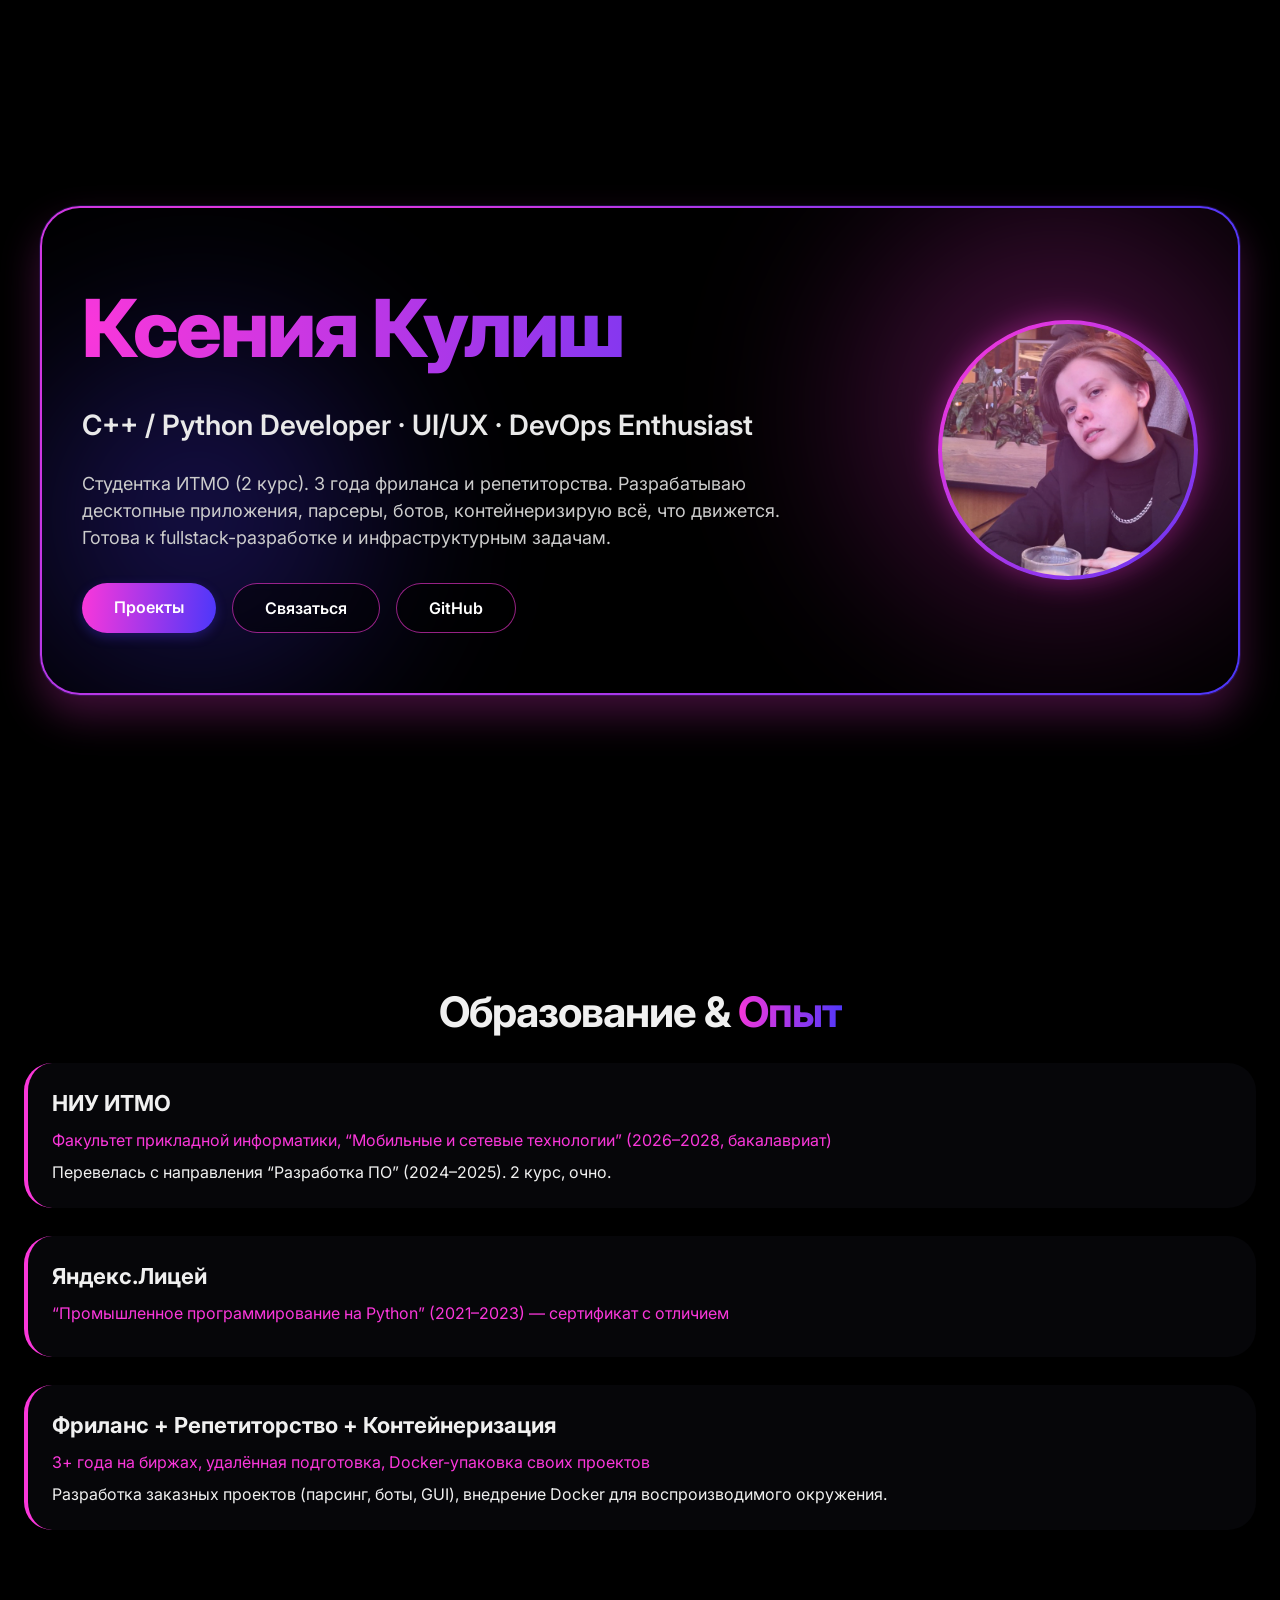
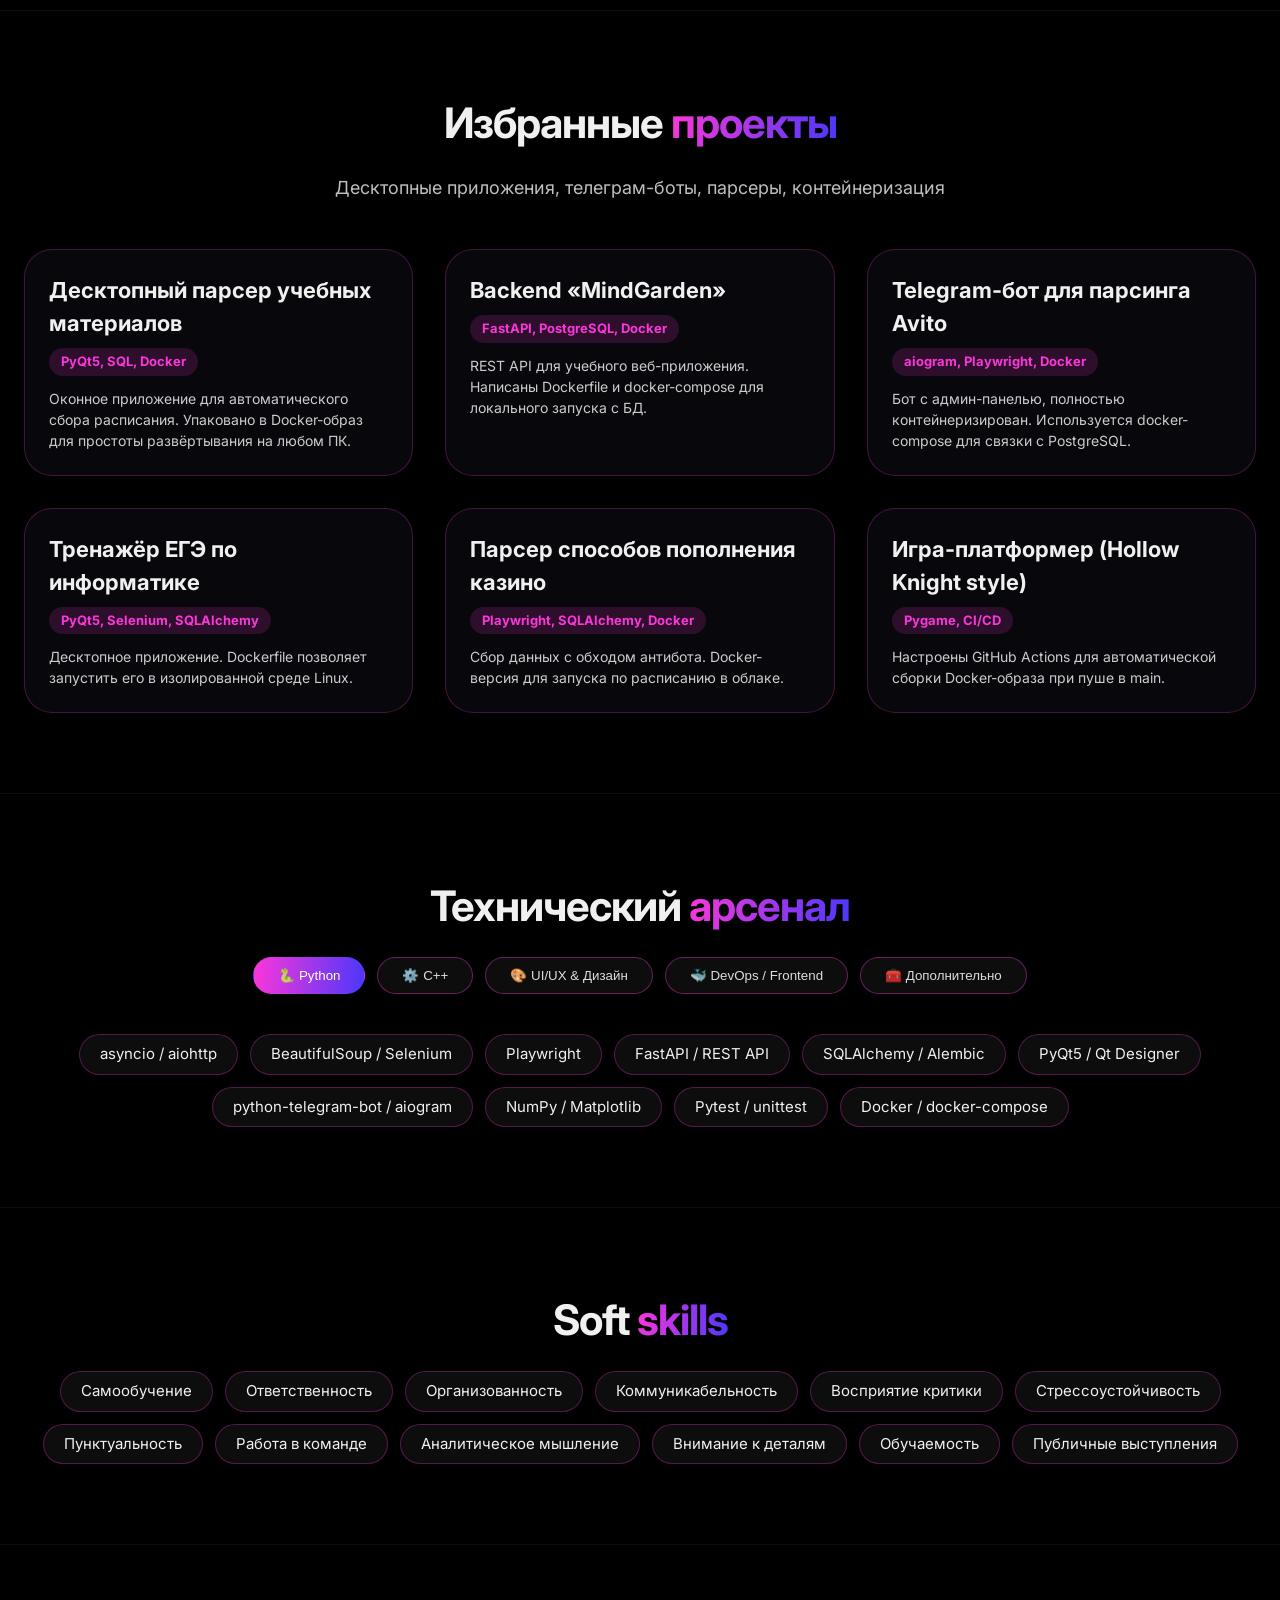
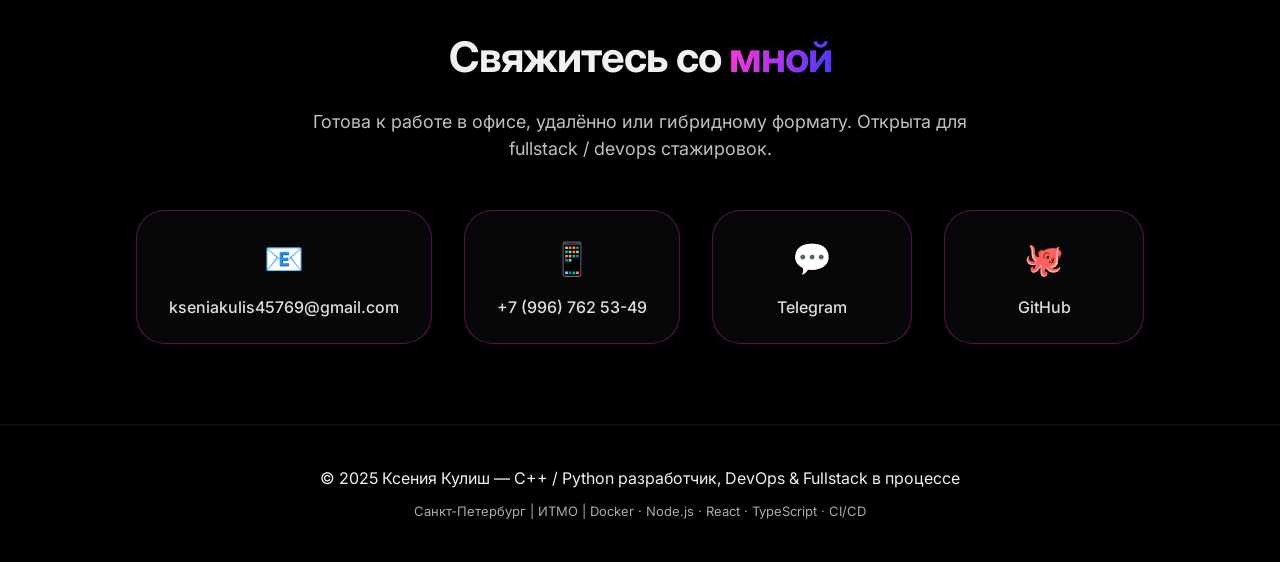
==== index.html @ bbe8349c "initial commit" ====
<!DOCTYPE html>
<html lang="ru">
<head>
    <meta charset="UTF-8">
    <meta name="viewport" content="width=device-width, initial-scale=1.0, viewport-fit=cover">
    <title>Ксения Кулиш | Разработчик C++ / Python / Fullstack</title>
    <link rel="stylesheet" href="style.css">
    <script defer src="script.js"></script>
</head>
<body>
    <div class="hero">
        <div class="cover">
            <div class="hero-wrapper">
                <div class="hero-content">
                    <h1>Ксения Кулиш</h1>
                    <div class="hero-tagline">C++ / Python Developer · UI/UX · DevOps Enthusiast</div>
                    <div class="hero-desc">
                        Студентка ИТМО (2 курс). 3 года фриланса и репетиторства. Разрабатываю десктопные приложения, парсеры, ботов, контейнеризирую всё, что движется. Готова к fullstack-разработке и инфраструктурным задачам.
                    </div>
                    <div class="btn-group">
                        <a href="#projects" class="btn btn-primary">Проекты</a>
                        <a href="#contact" class="btn btn-outline">Связаться</a>
                        <a href="https://github.com/k-kulich" target="_blank" class="btn btn-outline">GitHub</a>
                    </div>
                </div>
                <div class="hero-photo">
                    <div class="photo-frame">
                        <img src="photo.jpeg" alt="Ксения Кулиш">
                    </div>
                </div>
            </div>
        </div>
    </div>

    <main>
        <!-- Образование и опыт -->
        <section>
            <div class="container">
                <div class="section-title">Образование & <span class="glow-text">Опыт</span></div>
                <div class="timeline">
                    <div class="timeline-item">
                        <div class="timeline-title">НИУ ИТМО</div>
                        <div class="timeline-sub">Факультет прикладной информатики, “Мобильные и сетевые технологии” (2026–2028, бакалавриат)</div>
                        <div>Перевелась с направления “Разработка ПО” (2024–2025). 2 курс, очно.</div>
                    </div>
                    <div class="timeline-item">
                        <div class="timeline-title">Яндекс.Лицей</div>
                        <div class="timeline-sub">“Промышленное программирование на Python” (2021–2023) — сертификат с отличием</div>
                    </div>
                    <div class="timeline-item">
                        <div class="timeline-title">Фриланс + Репетиторство + Контейнеризация</div>
                        <div class="timeline-sub">3+ года на биржах, удалённая подготовка, Docker-упаковка своих проектов</div>
                        <div>Разработка заказных проектов (парсинг, боты, GUI), внедрение Docker для воспроизводимого окружения.</div>
                    </div>
                </div>
            </div>
        </section>

        <!-- Проекты (добавлены технологии Docker/Node.js) -->
        <section id="projects">
            <div class="container">
                <div class="section-title">Избранные <span class="glow-text">проекты</span></div>
                <div class="section-sub">Десктопные приложения, телеграм-боты, парсеры, контейнеризация</div>
                <div class="projects-grid">
                    <div class="project-card">
                        <div class="project-title">Десктопный парсер учебных материалов <span class="project-tech">PyQt5, SQL, Docker</span></div>
                        <div class="project-desc">Оконное приложение для автоматического сбора расписания. Упаковано в Docker-образ для простоты развёртывания на любом ПК.</div>
                    </div>
                    <div class="project-card">
                        <div class="project-title">Backend «MindGarden» <span class="project-tech">FastAPI, PostgreSQL, Docker</span></div>
                        <div class="project-desc">REST API для учебного веб-приложения. Написаны Dockerfile и docker-compose для локального запуска с БД.</div>
                    </div>
                    <div class="project-card">
                        <div class="project-title">Telegram-бот для парсинга Avito <span class="project-tech">aiogram, Playwright, Docker</span></div>
                        <div class="project-desc">Бот с админ-панелью, полностью контейнеризирован. Используется docker-compose для связки с PostgreSQL.</div>
                    </div>
                    <div class="project-card">
                        <div class="project-title">Тренажёр ЕГЭ по информатике <span class="project-tech">PyQt5, Selenium, SQLAlchemy</span></div>
                        <div class="project-desc">Десктопное приложение. Dockerfile позволяет запустить его в изолированной среде Linux.</div>
                    </div>
                    <div class="project-card">
                        <div class="project-title">Парсер способов пополнения казино <span class="project-tech">Playwright, SQLAlchemy, Docker</span></div>
                        <div class="project-desc">Сбор данных с обходом антибота. Docker-версия для запуска по расписанию в облаке.</div>
                    </div>
                    <div class="project-card">
                        <div class="project-title">Игра-платформер (Hollow Knight style) <span class="project-tech">Pygame, CI/CD</span></div>
                        <div class="project-desc">Настроены GitHub Actions для автоматической сборки Docker-образа при пуше в main.</div>
                    </div>
                </div>
            </div>
        </section>

        <!-- ТЕХНИЧЕСКИЙ АРСЕНАЛ (добавлен таб DevOps/Frontend) -->
        <section>
            <div class="container">
                <div class="section-title">Технический <span class="glow-text">арсенал</span></div>
                <div class="skills-tabs">
                    <button class="tab-btn active" data-tab="python">🐍 Python</button>
                    <button class="tab-btn" data-tab="cpp">⚙️ C++</button>
                    <button class="tab-btn" data-tab="design">🎨 UI/UX & Дизайн</button>
                    <button class="tab-btn" data-tab="devops">🐳 DevOps / Frontend</button>
                    <button class="tab-btn" data-tab="other">🧰 Дополнительно</button>
                </div>

                <div id="python" class="skills-content active-content">
                    <div class="skills-list">
                        <span class="skill-badge">asyncio / aiohttp</span>
                        <span class="skill-badge">BeautifulSoup / Selenium</span>
                        <span class="skill-badge">Playwright</span>
                        <span class="skill-badge">FastAPI / REST API</span>
                        <span class="skill-badge">SQLAlchemy / Alembic</span>
                        <span class="skill-badge">PyQt5 / Qt Designer</span>
                        <span class="skill-badge">python-telegram-bot / aiogram</span>
                        <span class="skill-badge">NumPy / Matplotlib</span>
                        <span class="skill-badge">Pytest / unittest</span>
                        <span class="skill-badge">Docker / docker-compose</span>
                    </div>
                </div>
                <div id="cpp" class="skills-content">
                    <div class="skills-list">
                        <span class="skill-badge">C++17/20 (RAII, move-семантика)</span>
                        <span class="skill-badge">STL / шаблоны / лямбды</span>
                        <span class="skill-badge">Многопоточность (std::thread, mutex)</span>
                        <span class="skill-badge">WinAPI / работа с памятью</span>
                        <span class="skill-badge">Google Test (unit-тесты)</span>
                        <span class="skill-badge">CMake / кросс-платформенность</span>
                        <span class="skill-badge">Алгоритмы и структуры данных</span>
                    </div>
                </div>
                <div id="design" class="skills-content">
                    <div class="skills-list">
                        <span class="skill-badge">Figma (components, auto layout, variants)</span>
                        <span class="skill-badge">Дизайн-системы / прототипирование</span>
                        <span class="skill-badge">Адаптивный дизайн (web/mobile)</span>
                        <span class="skill-badge">Adobe Photoshop / Illustrator</span>
                        <span class="skill-badge">Взаимодействие с разработчиками</span>
                        <span class="skill-badge">Презентации и дизайн-документация</span>
                    </div>
                </div>
                <div id="devops" class="skills-content">
                    <div class="skills-list">
                        <span class="skill-badge">Docker / Docker Compose</span>
                        <span class="skill-badge">Node.js / Express</span>
                        <span class="skill-badge">TypeScript</span>
                        <span class="skill-badge">React + Vite</span>
                        <span class="skill-badge">Nginx (как reverse-proxy)</span>
                        <span class="skill-badge">CI/CD (GitHub Actions)</span>
                        <span class="skill-badge">Nginx Unit / статическая сборка</span>
                        <span class="skill-badge">Git (advanced: rebase, submodules)</span>
                    </div>
                </div>
                <div id="other" class="skills-content">
                    <div class="skills-list">
                        <span class="skill-badge">Bash / Linux CLI</span>
                        <span class="skill-badge">Мобильные прокси / обход блокировок</span>
                        <span class="skill-badge">SQL (PostgreSQL, SQLite, MySQL)</span>
                        <span class="skill-badge">Nginx (виртуальные хосты)</span>
                        <span class="skill-badge">Английский B2 (технический)</span>
                    </div>
                </div>
            </div>
        </section>

        <!-- Soft skills -->
        <section>
            <div class="container">
                <div class="section-title">Soft <span class="glow-text">skills</span></div>
                <div class="skills-list" style="justify-content: center;">
                    <span class="skill-badge">Самообучение</span>
                    <span class="skill-badge">Ответственность</span>
                    <span class="skill-badge">Организованность</span>
                    <span class="skill-badge">Коммуникабельность</span>
                    <span class="skill-badge">Восприятие критики</span>
                    <span class="skill-badge">Стрессоустойчивость</span>
                    <span class="skill-badge">Пунктуальность</span>
                    <span class="skill-badge">Работа в команде</span>
                    <span class="skill-badge">Аналитическое мышление</span>
                    <span class="skill-badge">Внимание к деталям</span>
                    <span class="skill-badge">Обучаемость</span>
                    <span class="skill-badge">Публичные выступления</span>
                </div>
            </div>
        </section>

        <!-- Контакты -->
        <section id="contact">
            <div class="container">
                <div class="section-title">Свяжитесь со <span class="glow-text">мной</span></div>
                <div class="section-sub">Готова к работе в офисе, удалённо или гибридному формату. Открыта для fullstack / devops стажировок.</div>
                <div class="contacts-grid">
                    <div class="contact-card">
                        <div class="contact-icon">📧</div>
                        <a href="mailto:kseniakulis45769@gmail.com" class="contact-link">kseniakulis45769@gmail.com</a>
                    </div>
                    <div class="contact-card">
                        <div class="contact-icon">📱</div>
                        <a href="tel:+79811730308" class="contact-link">+7 (996) 762 53-49</a>
                    </div>
                    <div class="contact-card">
                        <div class="contact-icon">💬</div>
                        <a href="https://t.me/TheYoungCynic" target="_blank" class="contact-link">Telegram</a>
                    </div>
                    <div class="contact-card">
                        <div class="contact-icon">🐙</div>
                        <a href="https://github.com/k-kulich" target="_blank" class="contact-link">GitHub</a>
                    </div>
                </div>
            </div>
        </section>
    </main>

    <footer class="footer">
        <div class="container">
            <div>© 2025 Ксения Кулиш — C++ / Python разработчик, DevOps & Fullstack в процессе</div>
            <div class="small-text" style="margin-top: 12px; color: #aaa;">Санкт-Петербург | ИТМО | Docker · Node.js · React · TypeScript · CI/CD</div>
        </div>
    </footer>
</body>
</html>
---- style.css ----
@import url('https://fonts.googleapis.com/css2?family=Inter:opsz,wght@14..32,300;14..32,400;14..32,500;14..32,600;14..32,700;14..32,800&display=swap');

* {
    margin: 0;
    padding: 0;
    box-sizing: border-box;
}

body {
    background-color: #000000;
    font-family: 'Inter', sans-serif;
    color: #f0f0f0;
    line-height: 1.5;
    scroll-behavior: smooth;
}

.glow-text {
    background: radial-gradient(circle at 0% 50%, #FA37DA, #4C37FA);
    background-clip: text;
    -webkit-background-clip: text;
    color: transparent;
}

.container {
    max-width: 1300px;
    margin: 0 auto;
    padding: 0 24px;
}

/* Hero section */
.hero {
    min-height: 100vh;
    display: flex;
    align-items: center;
    justify-content: center;
    padding: 40px 20px;
}

/* Флекс-обёртка для текста и фото */
.hero-wrapper {
    display: flex;
    align-items: center;
    justify-content: space-between;
    gap: 48px;
    flex-wrap: wrap;
}

.hero-content {
    flex: 1;
    min-width: 280px;
}

.hero-photo {
    flex-shrink: 0;
}

.photo-frame {
    width: 260px;
    height: 260px;
    border-radius: 50%;
    background: linear-gradient(135deg, #FA37DA, #4C37FA);
    padding: 4px;
    box-shadow: 0 0 30px rgba(250,55,218,0.4);
    transition: transform 0.3s ease;
}

.photo-frame:hover {
    transform: scale(1.02);
}

.photo-frame img {
    width: 100%;
    height: 100%;
    object-fit: cover;
    border-radius: 50%;
    display: block;
    background-color: #111;
}

/* Адаптивность для мобильных */
@media (max-width: 850px) {
    .hero-wrapper {
        flex-direction: column;
        text-align: center;
    }
    .hero-photo {
        margin-top: 20px;
    }
    .btn-group {
        justify-content: center;
    }
}

.cover {
    width: 100%;
    max-width: 1200px;
    background: #000;
    position: relative;
    overflow: hidden;
    border: 2px solid transparent;
    background: linear-gradient(#000, #000) padding-box,
                radial-gradient(circle at 20% 30%, #FA37DA, #4C37FA) border-box;
    border-radius: 40px;
    box-shadow: 0 20px 40px rgba(250, 55, 218, 0.25), 0 0 0 1px rgba(76, 55, 250, 0.2);
    padding: 60px 40px;
}

.cover::before {
    content: '';
    position: absolute;
    top: -20%;
    right: -10%;
    width: 600px;
    height: 600px;
    background: radial-gradient(circle, #FA37DA 0%, transparent 70%);
    opacity: 0.35;
    filter: blur(70px);
    border-radius: 50%;
    z-index: 0;
}

.cover::after {
    content: '';
    position: absolute;
    bottom: -20%;
    left: -10%;
    width: 550px;
    height: 550px;
    background: radial-gradient(circle, #4C37FA 0%, transparent 70%);
    opacity: 0.35;
    filter: blur(70px);
    border-radius: 50%;
    z-index: 0;
}

.hero-content {
    position: relative;
    z-index: 2;
}

.hero h1 {
    font-size: clamp(48px, 10vw, 80px);
    font-weight: 800;
    letter-spacing: -2px;
    background: radial-gradient(circle at 0% 50%, #FA37DA, #4C37FA);
    background-clip: text;
    -webkit-background-clip: text;
    color: transparent;
    margin-bottom: 16px;
}

.hero-tagline {
    font-size: clamp(20px, 4vw, 28px);
    font-weight: 600;
    color: #E9E9E9;
    margin-bottom: 24px;
}

.hero-desc {
    font-size: 18px;
    max-width: 700px;
    color: #ccc;
    margin-bottom: 32px;
}

.btn-group {
    display: flex;
    flex-wrap: wrap;
    gap: 16px;
}

.btn {
    display: inline-block;
    padding: 12px 32px;
    border-radius: 60px;
    font-weight: 600;
    text-decoration: none;
    transition: 0.2s;
    border: 1.5px solid rgba(250,55,218,0.6);
    background: rgba(0,0,0,0.5);
    backdrop-filter: blur(4px);
    color: white;
    cursor: pointer;
}

.btn-primary {
    background: linear-gradient(95deg, #FA37DA, #4C37FA);
    border: none;
    box-shadow: 0 4px 12px rgba(76,55,250,0.3);
}

.btn-primary:hover {
    transform: scale(1.02);
    box-shadow: 0 8px 20px rgba(250,55,218,0.4);
}

.btn-outline:hover {
    background: rgba(250,55,218,0.2);
    border-color: #FA37DA;
}

/* секции */
section {
    padding: 80px 0;
    border-bottom: 1px solid rgba(255,255,255,0.05);
}

.section-title {
    font-size: 42px;
    font-weight: 700;
    margin-bottom: 20px;
    text-align: center;
    letter-spacing: -1px;
}

.section-sub {
    text-align: center;
    font-size: 18px;
    color: #bfbfbf;
    margin-bottom: 48px;
    max-width: 700px;
    margin-left: auto;
    margin-right: auto;
}

/* проекты */
.projects-grid {
    display: grid;
    grid-template-columns: repeat(auto-fill, minmax(340px, 1fr));
    gap: 32px;
}

.project-card {
    background: rgba(10, 10, 15, 0.8);
    backdrop-filter: blur(2px);
    border-radius: 28px;
    padding: 24px;
    border: 1px solid rgba(250,55,218,0.25);
    transition: all 0.25s ease;
}

.project-card:hover {
    transform: translateY(-6px);
    border-color: #FA37DA;
    box-shadow: 0 20px 30px -12px rgba(250,55,218,0.2);
}

.project-title {
    font-size: 22px;
    font-weight: 700;
    margin-bottom: 12px;
    display: flex;
    align-items: center;
    gap: 8px;
    flex-wrap: wrap;
}

.project-tech {
    font-size: 13px;
    color: #FA37DA;
    background: rgba(250,55,218,0.15);
    padding: 4px 12px;
    border-radius: 30px;
    display: inline-block;
}

.project-desc {
    color: #ccc;
    font-size: 14px;
    margin-top: 12px;
    line-height: 1.5;
}

/* навыки — табы */
.skills-tabs {
    display: flex;
    justify-content: center;
    flex-wrap: wrap;
    gap: 12px;
    margin-bottom: 40px;
}

.tab-btn {
    background: rgba(255,255,255,0.05);
    border: 1px solid rgba(250,55,218,0.4);
    padding: 10px 24px;
    border-radius: 60px;
    font-weight: 500;
    cursor: pointer;
    transition: 0.2s;
    color: #ddd;
}

.tab-btn.active {
    background: linear-gradient(95deg, #FA37DA, #4C37FA);
    border-color: transparent;
    color: white;
}

.skills-content {
    display: none;
    animation: fadeIn 0.3s ease;
}

.skills-content.active-content {
    display: block;
}

@keyframes fadeIn {
    from { opacity: 0; transform: translateY(10px);}
    to { opacity: 1; transform: translateY(0);}
}

.skills-list {
    display: flex;
    flex-wrap: wrap;
    gap: 12px;
    justify-content: center;
}

.skill-badge {
    background: rgba(255,255,255,0.05);
    border-radius: 40px;
    padding: 8px 20px;
    font-size: 15px;
    border: 1px solid rgba(250,55,218,0.3);
    transition: 0.2s;
}

.skill-badge:hover {
    border-color: #FA37DA;
}

/* таймлайн */
.timeline {
    display: flex;
    flex-direction: column;
    gap: 28px;
}

.timeline-item {
    background: rgba(10,10,15,0.6);
    border-radius: 28px;
    padding: 24px;
    border-left: 4px solid #FA37DA;
}

.timeline-title {
    font-size: 22px;
    font-weight: 700;
}

.timeline-sub {
    color: #FA37DA;
    margin: 8px 0;
}

/* контакты */
.contacts-grid {
    display: flex;
    flex-wrap: wrap;
    justify-content: center;
    gap: 32px;
    margin-top: 40px;
}

.contact-card {
    background: rgba(10,10,15,0.7);
    border-radius: 28px;
    padding: 24px 32px;
    text-align: center;
    min-width: 200px;
    border: 1px solid rgba(250,55,218,0.3);
    transition: 0.2s;
}

.contact-card:hover {
    transform: translateY(-4px);
    border-color: #FA37DA;
}

.contact-icon {
    font-size: 32px;
    margin-bottom: 12px;
}

.contact-link {
    color: #ddd;
    text-decoration: none;
    font-weight: 500;
}

.footer {
    text-align: center;
    padding: 40px 0;
    border-top: 1px solid rgba(255,255,255,0.05);
}

/* адаптивность */
@media (max-width: 750px) {
    .cover {
        padding: 40px 24px;
    }
    .section-title {
        font-size: 32px;
    }
    .projects-grid {
        grid-template-columns: 1fr;
    }
}

.small-text {
    font-size: 13px;
    color: #aaa;
}

/* Добавить в конец файла style.css */
pre {
    background: #0a0a0c;
    border: 1px solid rgba(250,55,218,0.3);
    white-space: pre-wrap;
    word-wrap: break-word;
}

pre a {
    color: #FA37DA;
}

.benefits-grid .benefit-item {
    transition: transform 0.2s;
}
.benefits-grid .benefit-item:hover {
    transform: translateY(-5px);
}
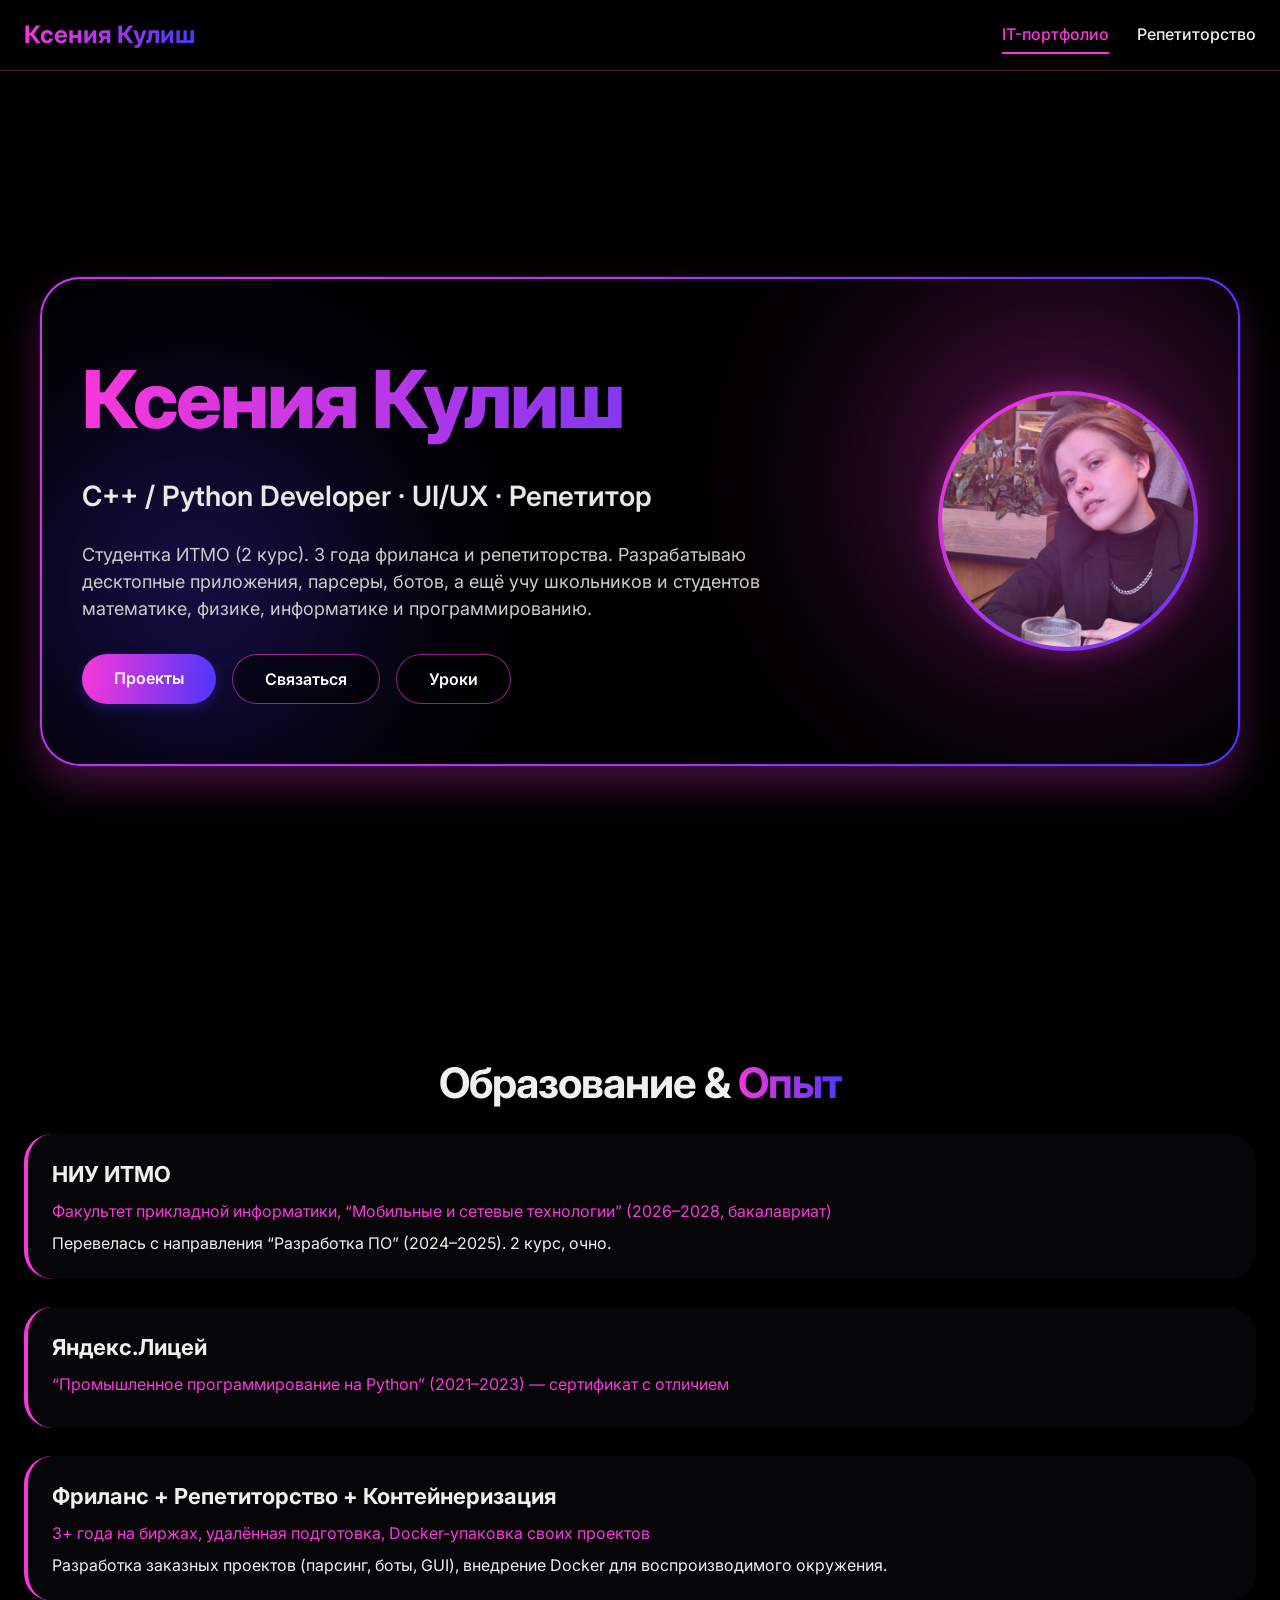
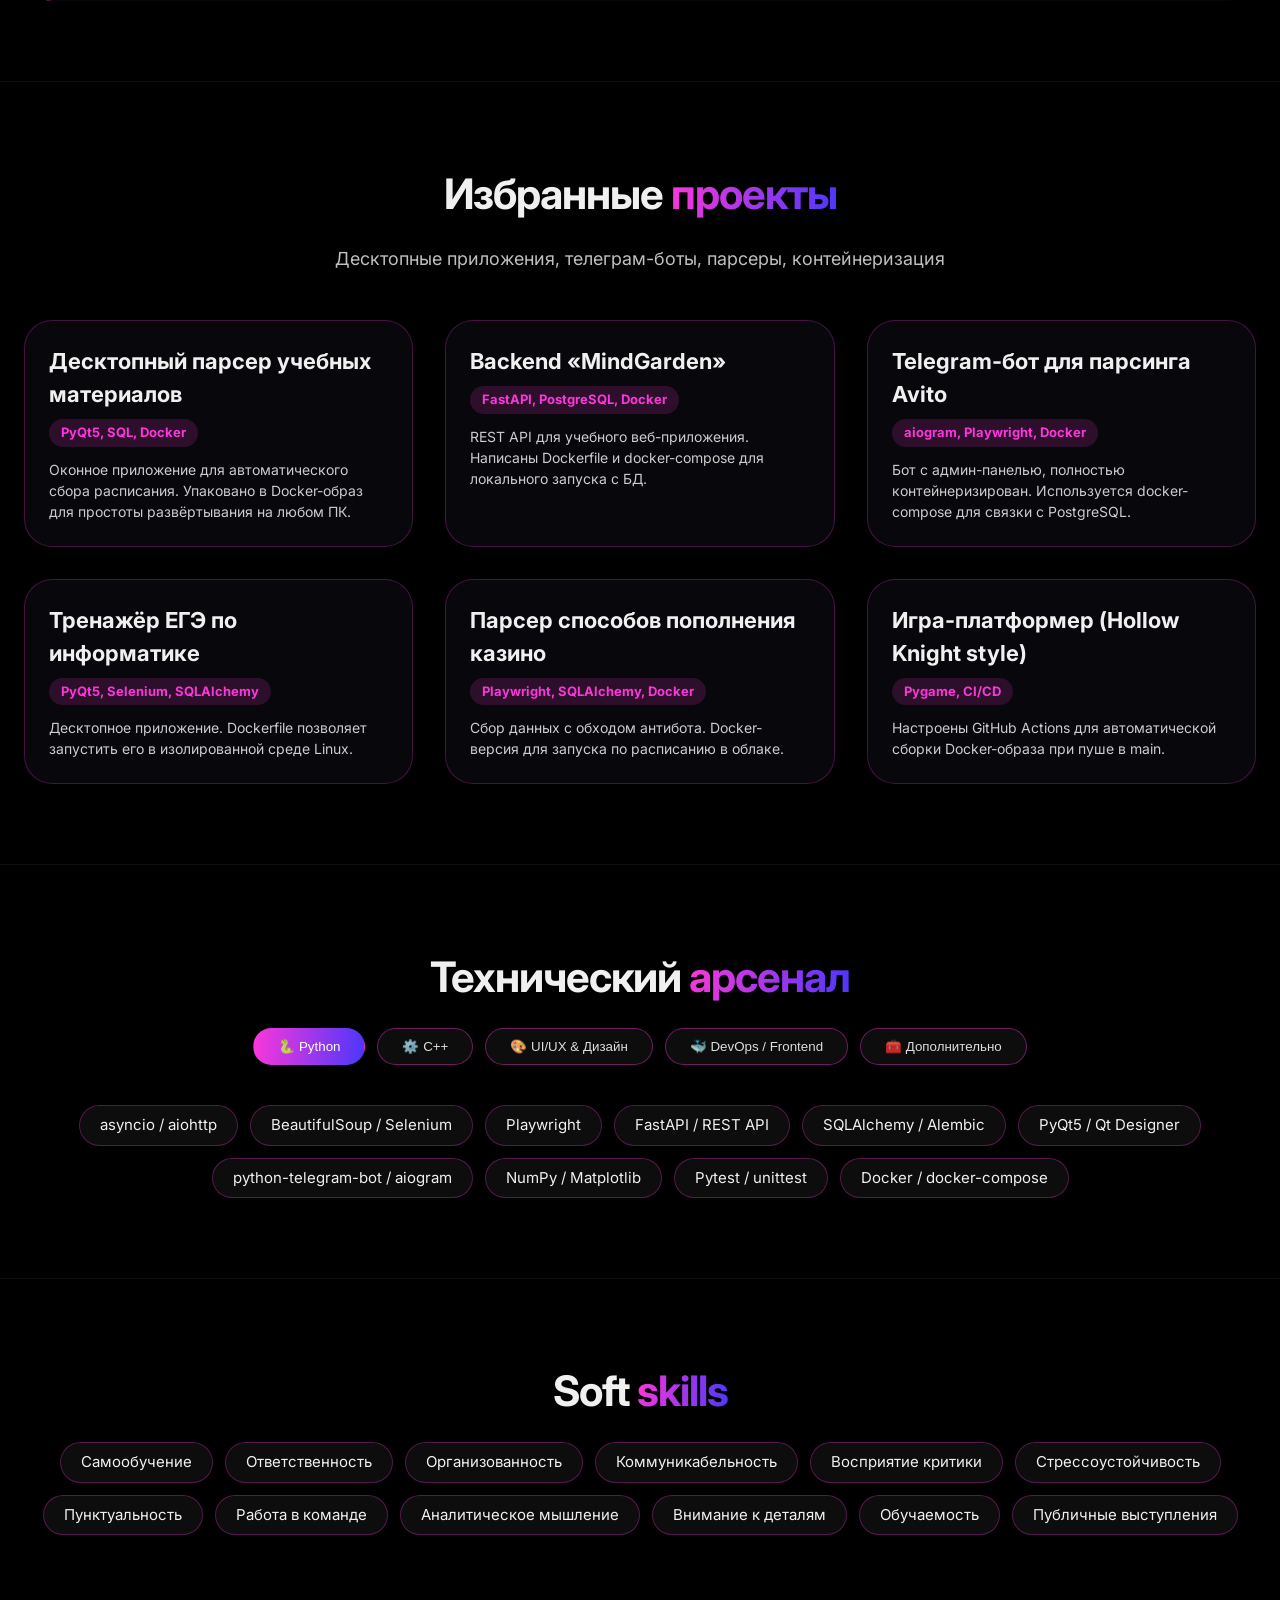
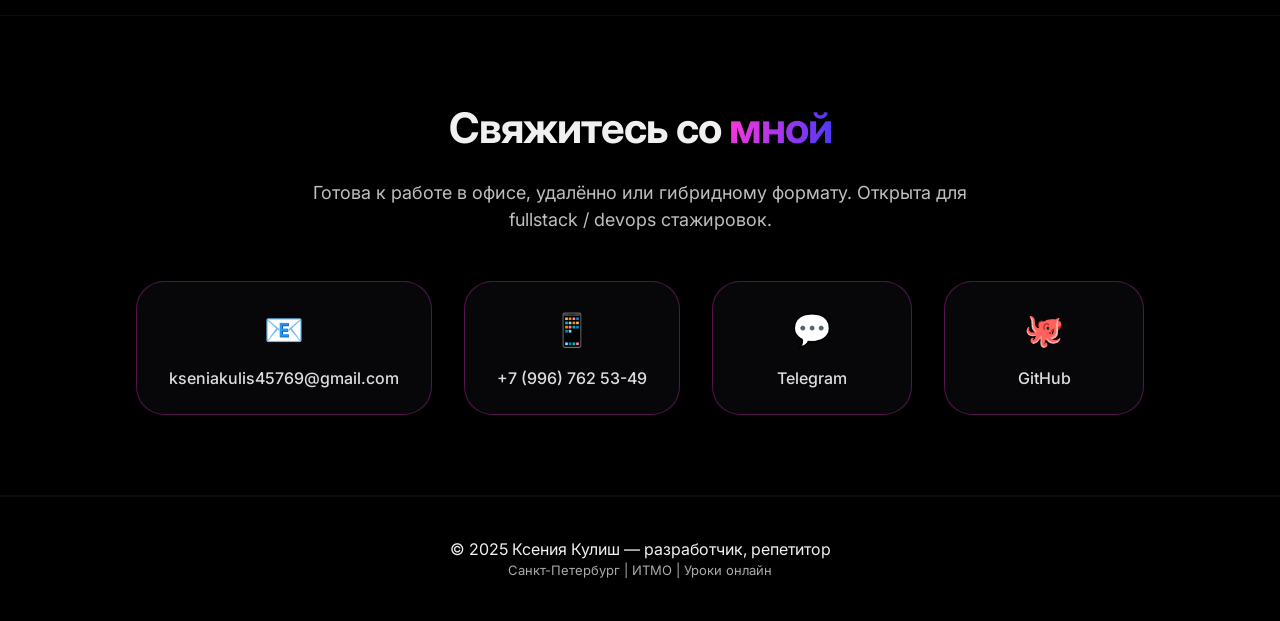
==== commit 300a19ff: "first added tutoring" ====
--- a/index.html
+++ b/index.html
@@ -2,35 +2,50 @@
 <html lang="ru">
 <head>
     <meta charset="UTF-8">
-    <meta name="viewport" content="width=device-width, initial-scale=1.0, viewport-fit=cover">
-    <title>Ксения Кулиш | Разработчик C++ / Python / Fullstack</title>
+    <meta name="viewport" content="width=device-width, initial-scale=1.0">
+    <title>Ксения Кулиш | Разработчик · Репетитор</title>
     <link rel="stylesheet" href="style.css">
     <script defer src="script.js"></script>
 </head>
 <body>
-    <div class="hero">
-        <div class="cover">
-            <div class="hero-wrapper">
-                <div class="hero-content">
-                    <h1>Ксения Кулиш</h1>
-                    <div class="hero-tagline">C++ / Python Developer · UI/UX · DevOps Enthusiast</div>
-                    <div class="hero-desc">
-                        Студентка ИТМО (2 курс). 3 года фриланса и репетиторства. Разрабатываю десктопные приложения, парсеры, ботов, контейнеризирую всё, что движется. Готова к fullstack-разработке и инфраструктурным задачам.
-                    </div>
-                    <div class="btn-group">
-                        <a href="#projects" class="btn btn-primary">Проекты</a>
-                        <a href="#contact" class="btn btn-outline">Связаться</a>
-                        <a href="https://github.com/k-kulich" target="_blank" class="btn btn-outline">GitHub</a>
-                    </div>
-                </div>
-                <div class="hero-photo">
-                    <div class="photo-frame">
-                        <img src="photo.jpeg" alt="Ксения Кулиш">
-                    </div>
+
+<!-- ========== HEADER ========== -->
+<header class="site-header">
+    <div class="container header-container">
+        <div class="logo">
+            <a href="index.html">Ксения Кулиш</a>
+        </div>
+        <nav class="main-nav">
+            <a href="index.html" class="nav-link">IT-портфолио</a>
+            <a href="tutoring.html" class="nav-link">Репетиторство</a>
+        </nav>
+    </div>
+</header>
+
+<!-- ========== HERO ========== -->
+<div class="hero">
+    <div class="cover">
+        <div class="hero-wrapper">
+            <div class="hero-content">
+                <h1>Ксения Кулиш</h1>
+                <div class="hero-tagline">C++ / Python Developer · UI/UX · Репетитор</div>
+                <div class="hero-desc">
+                    Студентка ИТМО (2 курс). 3 года фриланса и репетиторства. Разрабатываю десктопные приложения, парсеры, ботов, а ещё учу школьников и студентов математике, физике, информатике и программированию.
+                </div>
+                <div class="btn-group">
+                    <a href="#projects" class="btn btn-primary">Проекты</a>
+                    <a href="#contact" class="btn btn-outline">Связаться</a>
+                    <a href="tutoring.html" class="btn btn-outline">Уроки</a>
+                </div>
+            </div>
+            <div class="hero-photo">
+                <div class="photo-frame">
+                    <img src="photo.jpeg" alt="Ксения Кулиш">
                 </div>
             </div>
         </div>
     </div>
+</div>
 
     <main>
         <!-- Образование и опыт -->
@@ -210,10 +225,11 @@
     </main>
 
     <footer class="footer">
-        <div class="container">
-            <div>© 2025 Ксения Кулиш — C++ / Python разработчик, DevOps & Fullstack в процессе</div>
-            <div class="small-text" style="margin-top: 12px; color: #aaa;">Санкт-Петербург | ИТМО | Docker · Node.js · React · TypeScript · CI/CD</div>
-        </div>
-    </footer>
+    <div class="container">
+        <div>© 2025 Ксения Кулиш — разработчик, репетитор</div>
+        <div class="small-text">Санкт-Петербург | ИТМО | Уроки онлайн</div>
+    </div>
+</footer>
+
 </body>
 </html>
--- a/style.css
+++ b/style.css
@@ -432,3 +432,151 @@
 .benefits-grid .benefit-item:hover {
     transform: translateY(-5px);
 }
+
+/* ========== HEADER ========== */
+.site-header {
+    position: sticky;
+    top: 0;
+    background: rgba(0, 0, 0, 0.85);
+    backdrop-filter: blur(12px);
+    border-bottom: 1px solid rgba(250, 55, 218, 0.3);
+    z-index: 100;
+    padding: 16px 0;
+}
+
+.header-container {
+    display: flex;
+    justify-content: space-between;
+    align-items: center;
+    flex-wrap: wrap;
+    gap: 16px;
+}
+
+.logo a {
+    font-size: 24px;
+    font-weight: 700;
+    background: radial-gradient(circle at 0% 50%, #FA37DA, #4C37FA);
+    background-clip: text;
+    -webkit-background-clip: text;
+    color: transparent;
+    text-decoration: none;
+}
+
+.main-nav {
+    display: flex;
+    gap: 28px;
+}
+
+.nav-link {
+    color: #f0f0f0;
+    text-decoration: none;
+    font-weight: 500;
+    transition: 0.2s;
+    padding: 6px 0;
+    border-bottom: 2px solid transparent;
+}
+
+.nav-link:hover {
+    color: #FA37DA;
+    border-bottom-color: #FA37DA;
+}
+
+.nav-link.active {
+    color: #FA37DA;
+    border-bottom-color: #FA37DA;
+}
+
+/* ========== ОТЗЫВЫ ========== */
+.reviews-grid {
+    display: grid;
+    grid-template-columns: repeat(auto-fill, minmax(300px, 1fr));
+    gap: 30px;
+    margin: 40px 0;
+}
+
+.review-card {
+    background: rgba(10, 10, 15, 0.8);
+    backdrop-filter: blur(2px);
+    border-radius: 28px;
+    padding: 24px;
+    border: 1px solid rgba(250, 55, 218, 0.3);
+    transition: transform 0.2s;
+}
+
+.review-card:hover {
+    transform: translateY(-5px);
+    border-color: #FA37DA;
+}
+
+.review-header {
+    display: flex;
+    align-items: center;
+    gap: 16px;
+    margin-bottom: 16px;
+}
+
+.review-avatar {
+    width: 52px;
+    height: 52px;
+    border-radius: 50%;
+    background: linear-gradient(135deg, #FA37DA, #4C37FA);
+    display: flex;
+    align-items: center;
+    justify-content: center;
+    font-size: 24px;
+    font-weight: bold;
+    color: white;
+}
+
+.review-info h4 {
+    font-size: 18px;
+    margin-bottom: 4px;
+}
+
+.review-date {
+    font-size: 12px;
+    color: #aaa;
+}
+
+.review-text {
+    font-size: 15px;
+    line-height: 1.5;
+    color: #ddd;
+}
+
+/* ========== ПРЕИМУЩЕСТВА РЕПЕТИТОРСТВА ========== */
+.advantages-grid {
+    display: grid;
+    grid-template-columns: repeat(auto-fit, minmax(250px, 1fr));
+    gap: 30px;
+    margin: 40px 0;
+}
+
+.adv-card {
+    text-align: center;
+    padding: 30px 20px;
+    background: rgba(255,255,255,0.02);
+    border-radius: 28px;
+    border: 1px solid rgba(250,55,218,0.2);
+}
+
+.adv-icon {
+    font-size: 48px;
+    margin-bottom: 20px;
+}
+
+.adv-card h3 {
+    font-size: 22px;
+    margin-bottom: 12px;
+}
+
+/* ========== КНОПКИ ========== */
+.btn-block {
+    text-align: center;
+    margin: 40px 0 20px;
+}
+
+.btn-large {
+    padding: 14px 42px;
+    font-size: 18px;
+}
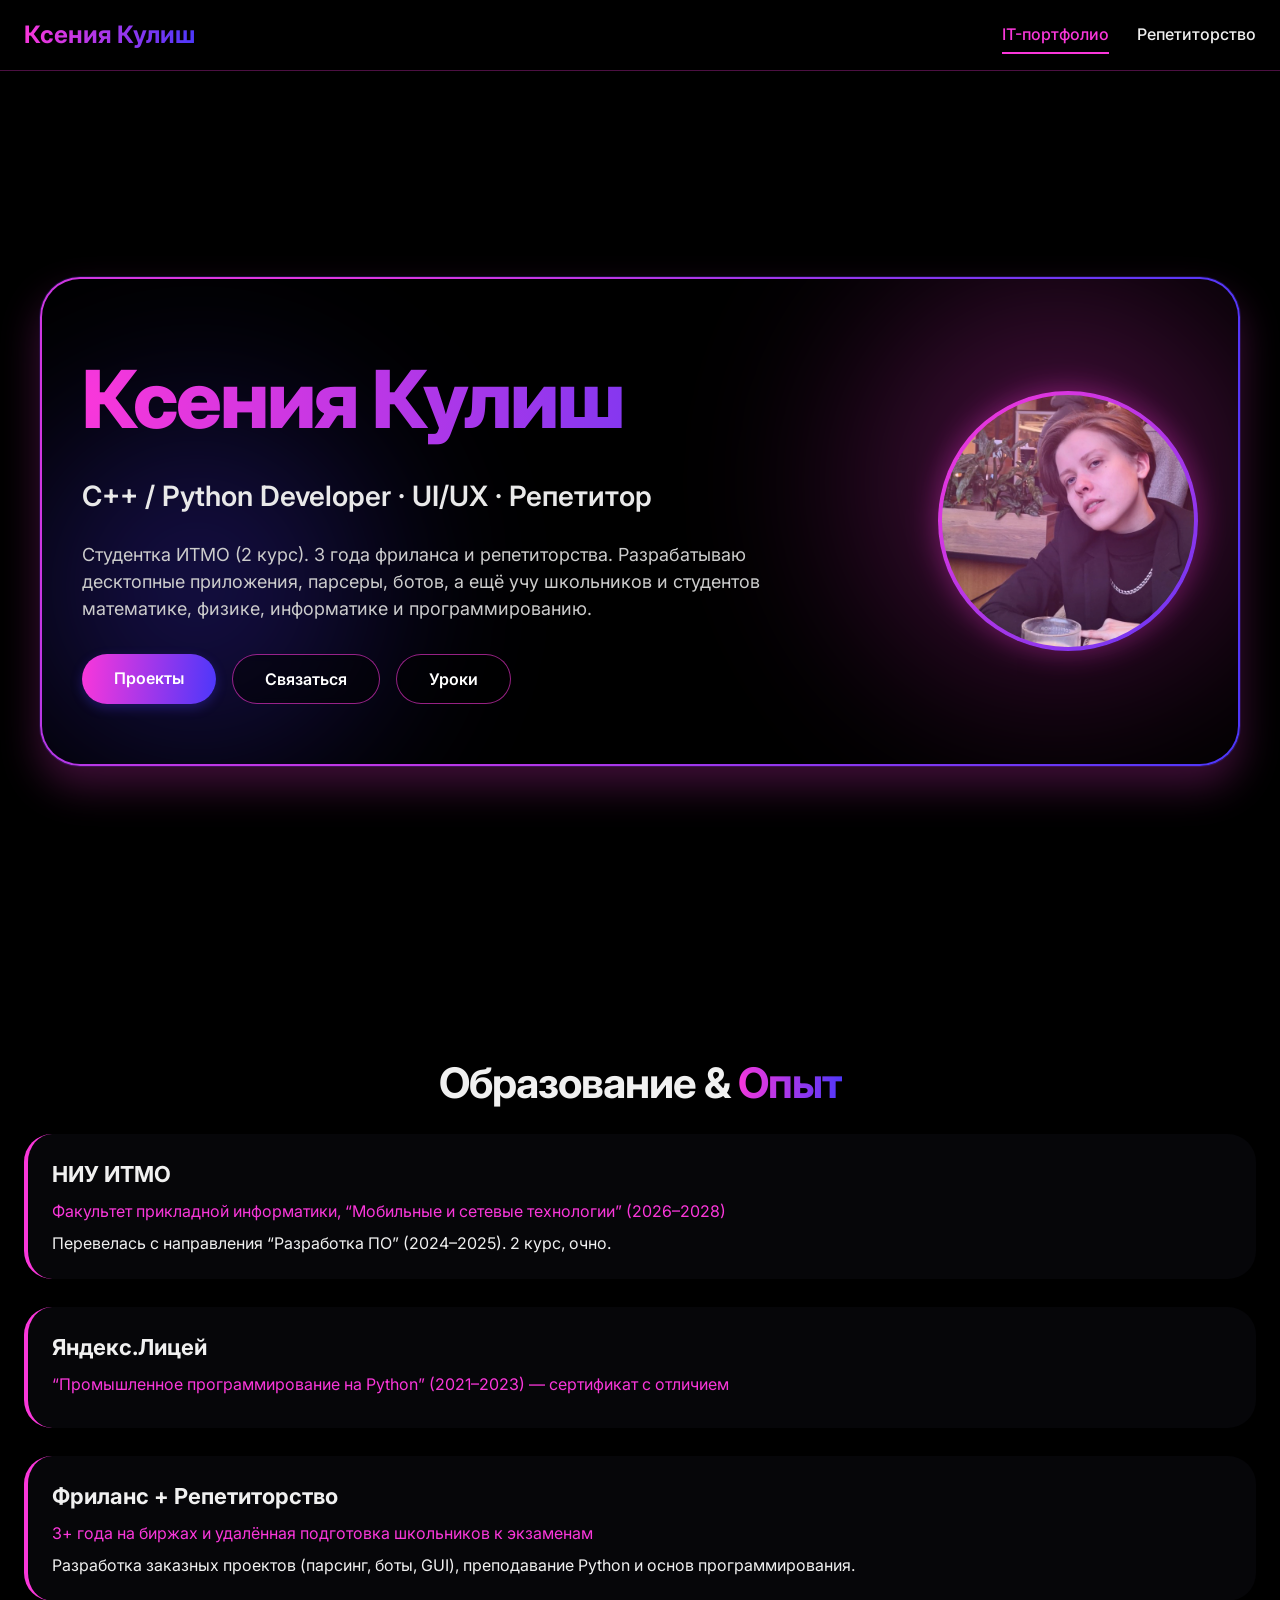
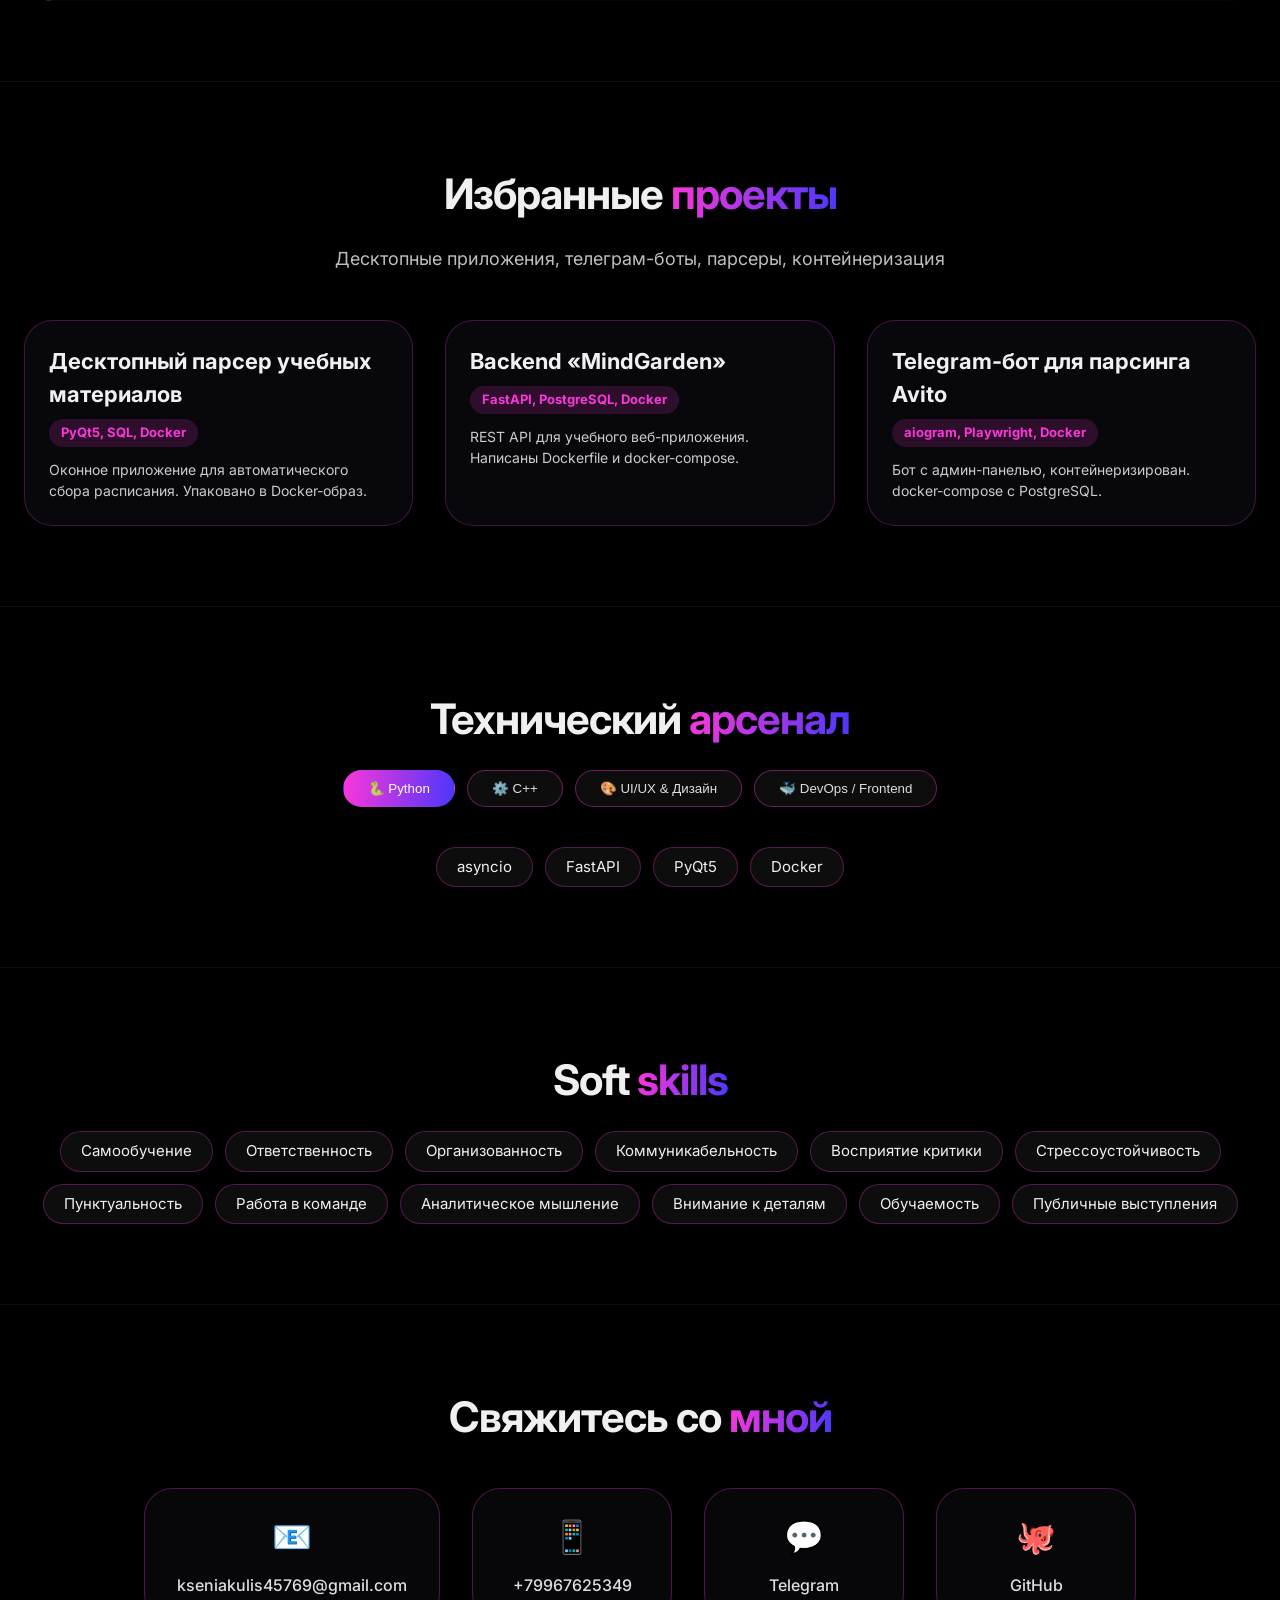
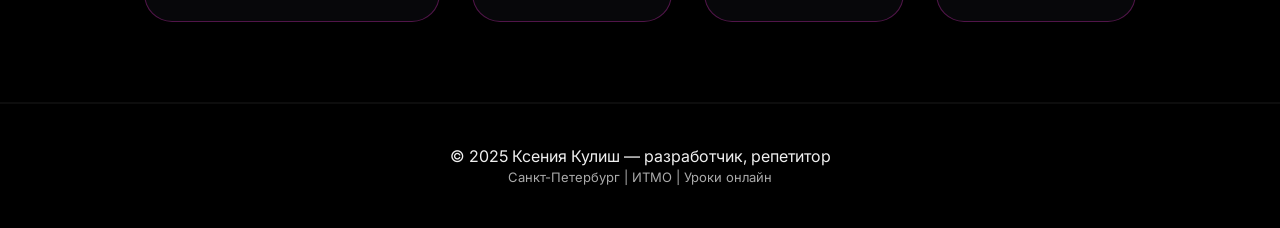
==== commit a089a87a: "changed paths" ====
--- a/index.html
+++ b/index.html
@@ -2,19 +2,16 @@
 <html lang="ru">
 <head>
     <meta charset="UTF-8">
-    <meta name="viewport" content="width=device-width, initial-scale=1.0">
+    <meta name="viewport" content="width=device-width, initial-scale=1.0, viewport-fit=cover">
     <title>Ксения Кулиш | Разработчик · Репетитор</title>
     <link rel="stylesheet" href="style.css">
     <script defer src="script.js"></script>
 </head>
 <body>
 
-<!-- ========== HEADER ========== -->
 <header class="site-header">
     <div class="container header-container">
-        <div class="logo">
-            <a href="index.html">Ксения Кулиш</a>
-        </div>
+        <div class="logo"><a href="index.html">Ксения Кулиш</a></div>
         <nav class="main-nav">
             <a href="index.html" class="nav-link">IT-портфолио</a>
             <a href="tutoring.html" class="nav-link">Репетиторство</a>
@@ -22,14 +19,13 @@
     </div>
 </header>
 
-<!-- ========== HERO ========== -->
 <div class="hero">
     <div class="cover">
         <div class="hero-wrapper">
             <div class="hero-content">
                 <h1>Ксения Кулиш</h1>
-                <div class="hero-tagline">C++ / Python Developer · UI/UX · Репетитор</div>
-                <div class="hero-desc">
+                <div class="hero-tagline" id="hero-tagline">C++ / Python Developer · UI/UX · Репетитор</div>
+                <div class="hero-desc" id="hero-desc">
                     Студентка ИТМО (2 курс). 3 года фриланса и репетиторства. Разрабатываю десктопные приложения, парсеры, ботов, а ещё учу школьников и студентов математике, физике, информатике и программированию.
                 </div>
                 <div class="btn-group">
@@ -40,196 +36,72 @@
             </div>
             <div class="hero-photo">
                 <div class="photo-frame">
-                    <img src="photo.jpeg" alt="Ксения Кулиш">
+                    <img id="main-photo" src="photo.jpg" alt="Ксения Кулиш">
                 </div>
             </div>
         </div>
     </div>
 </div>
 
-    <main>
-        <!-- Образование и опыт -->
-        <section>
-            <div class="container">
-                <div class="section-title">Образование & <span class="glow-text">Опыт</span></div>
-                <div class="timeline">
-                    <div class="timeline-item">
-                        <div class="timeline-title">НИУ ИТМО</div>
-                        <div class="timeline-sub">Факультет прикладной информатики, “Мобильные и сетевые технологии” (2026–2028, бакалавриат)</div>
-                        <div>Перевелась с направления “Разработка ПО” (2024–2025). 2 курс, очно.</div>
-                    </div>
-                    <div class="timeline-item">
-                        <div class="timeline-title">Яндекс.Лицей</div>
-                        <div class="timeline-sub">“Промышленное программирование на Python” (2021–2023) — сертификат с отличием</div>
-                    </div>
-                    <div class="timeline-item">
-                        <div class="timeline-title">Фриланс + Репетиторство + Контейнеризация</div>
-                        <div class="timeline-sub">3+ года на биржах, удалённая подготовка, Docker-упаковка своих проектов</div>
-                        <div>Разработка заказных проектов (парсинг, боты, GUI), внедрение Docker для воспроизводимого окружения.</div>
-                    </div>
-                </div>
+<main>
+    <!-- Секция образования -->
+    <section id="education-section">
+        <div class="container">
+            <div class="section-title">Образование & <span class="glow-text">Опыт</span></div>
+            <div class="timeline" id="education-timeline"></div>
+        </div>
+    </section>
+
+    <!-- Секция проектов -->
+    <section id="projects-section">
+        <div class="container">
+            <div class="section-title">Избранные <span class="glow-text">проекты</span></div>
+            <div class="section-sub">Десктопные приложения, телеграм-боты, парсеры, контейнеризация</div>
+            <div class="projects-grid" id="projects-grid"></div>
+        </div>
+    </section>
+
+    <!-- Секция навыков (табы) -->
+    <section>
+        <div class="container">
+            <div class="section-title">Технический <span class="glow-text">арсенал</span></div>
+            <div class="skills-tabs">
+                <button class="tab-btn active" data-tab="python">🐍 Python</button>
+                <button class="tab-btn" data-tab="cpp">⚙️ C++</button>
+                <button class="tab-btn" data-tab="design">🎨 UI/UX & Дизайн</button>
+                <button class="tab-btn" data-tab="devops">🐳 DevOps / Frontend</button>
             </div>
-        </section>
+            <div id="python" class="skills-content active-content"></div>
+            <div id="cpp" class="skills-content"></div>
+            <div id="design" class="skills-content"></div>
+            <div id="devops" class="skills-content"></div>
+        </div>
+    </section>
 
-        <!-- Проекты (добавлены технологии Docker/Node.js) -->
-        <section id="projects">
-            <div class="container">
-                <div class="section-title">Избранные <span class="glow-text">проекты</span></div>
-                <div class="section-sub">Десктопные приложения, телеграм-боты, парсеры, контейнеризация</div>
-                <div class="projects-grid">
-                    <div class="project-card">
-                        <div class="project-title">Десктопный парсер учебных материалов <span class="project-tech">PyQt5, SQL, Docker</span></div>
-                        <div class="project-desc">Оконное приложение для автоматического сбора расписания. Упаковано в Docker-образ для простоты развёртывания на любом ПК.</div>
-                    </div>
-                    <div class="project-card">
-                        <div class="project-title">Backend «MindGarden» <span class="project-tech">FastAPI, PostgreSQL, Docker</span></div>
-                        <div class="project-desc">REST API для учебного веб-приложения. Написаны Dockerfile и docker-compose для локального запуска с БД.</div>
-                    </div>
-                    <div class="project-card">
-                        <div class="project-title">Telegram-бот для парсинга Avito <span class="project-tech">aiogram, Playwright, Docker</span></div>
-                        <div class="project-desc">Бот с админ-панелью, полностью контейнеризирован. Используется docker-compose для связки с PostgreSQL.</div>
-                    </div>
-                    <div class="project-card">
-                        <div class="project-title">Тренажёр ЕГЭ по информатике <span class="project-tech">PyQt5, Selenium, SQLAlchemy</span></div>
-                        <div class="project-desc">Десктопное приложение. Dockerfile позволяет запустить его в изолированной среде Linux.</div>
-                    </div>
-                    <div class="project-card">
-                        <div class="project-title">Парсер способов пополнения казино <span class="project-tech">Playwright, SQLAlchemy, Docker</span></div>
-                        <div class="project-desc">Сбор данных с обходом антибота. Docker-версия для запуска по расписанию в облаке.</div>
-                    </div>
-                    <div class="project-card">
-                        <div class="project-title">Игра-платформер (Hollow Knight style) <span class="project-tech">Pygame, CI/CD</span></div>
-                        <div class="project-desc">Настроены GitHub Actions для автоматической сборки Docker-образа при пуше в main.</div>
-                    </div>
-                </div>
+    <!-- Soft skills (оставим статическими, но можно тоже вынести в JSON) -->
+    <section>
+        <div class="container">
+            <div class="section-title">Soft <span class="glow-text">skills</span></div>
+            <div class="skills-list" id="soft-skills-list" style="justify-content: center;">
+                <!-- Заполнится из JSON -->
             </div>
-        </section>
+        </div>
+    </section>
 
-        <!-- ТЕХНИЧЕСКИЙ АРСЕНАЛ (добавлен таб DevOps/Frontend) -->
-        <section>
-            <div class="container">
-                <div class="section-title">Технический <span class="glow-text">арсенал</span></div>
-                <div class="skills-tabs">
-                    <button class="tab-btn active" data-tab="python">🐍 Python</button>
-                    <button class="tab-btn" data-tab="cpp">⚙️ C++</button>
-                    <button class="tab-btn" data-tab="design">🎨 UI/UX & Дизайн</button>
-                    <button class="tab-btn" data-tab="devops">🐳 DevOps / Frontend</button>
-                    <button class="tab-btn" data-tab="other">🧰 Дополнительно</button>
-                </div>
+    <!-- Контакты -->
+    <section id="contact">
+        <div class="container">
+            <div class="section-title">Свяжитесь со <span class="glow-text">мной</span></div>
+            <div class="contacts-grid" id="contacts-grid"></div>
+        </div>
+    </section>
+</main>
 
-                <div id="python" class="skills-content active-content">
-                    <div class="skills-list">
-                        <span class="skill-badge">asyncio / aiohttp</span>
-                        <span class="skill-badge">BeautifulSoup / Selenium</span>
-                        <span class="skill-badge">Playwright</span>
-                        <span class="skill-badge">FastAPI / REST API</span>
-                        <span class="skill-badge">SQLAlchemy / Alembic</span>
-                        <span class="skill-badge">PyQt5 / Qt Designer</span>
-                        <span class="skill-badge">python-telegram-bot / aiogram</span>
-                        <span class="skill-badge">NumPy / Matplotlib</span>
-                        <span class="skill-badge">Pytest / unittest</span>
-                        <span class="skill-badge">Docker / docker-compose</span>
-                    </div>
-                </div>
-                <div id="cpp" class="skills-content">
-                    <div class="skills-list">
-                        <span class="skill-badge">C++17/20 (RAII, move-семантика)</span>
-                        <span class="skill-badge">STL / шаблоны / лямбды</span>
-                        <span class="skill-badge">Многопоточность (std::thread, mutex)</span>
-                        <span class="skill-badge">WinAPI / работа с памятью</span>
-                        <span class="skill-badge">Google Test (unit-тесты)</span>
-                        <span class="skill-badge">CMake / кросс-платформенность</span>
-                        <span class="skill-badge">Алгоритмы и структуры данных</span>
-                    </div>
-                </div>
-                <div id="design" class="skills-content">
-                    <div class="skills-list">
-                        <span class="skill-badge">Figma (components, auto layout, variants)</span>
-                        <span class="skill-badge">Дизайн-системы / прототипирование</span>
-                        <span class="skill-badge">Адаптивный дизайн (web/mobile)</span>
-                        <span class="skill-badge">Adobe Photoshop / Illustrator</span>
-                        <span class="skill-badge">Взаимодействие с разработчиками</span>
-                        <span class="skill-badge">Презентации и дизайн-документация</span>
-                    </div>
-                </div>
-                <div id="devops" class="skills-content">
-                    <div class="skills-list">
-                        <span class="skill-badge">Docker / Docker Compose</span>
-                        <span class="skill-badge">Node.js / Express</span>
-                        <span class="skill-badge">TypeScript</span>
-                        <span class="skill-badge">React + Vite</span>
-                        <span class="skill-badge">Nginx (как reverse-proxy)</span>
-                        <span class="skill-badge">CI/CD (GitHub Actions)</span>
-                        <span class="skill-badge">Nginx Unit / статическая сборка</span>
-                        <span class="skill-badge">Git (advanced: rebase, submodules)</span>
-                    </div>
-                </div>
-                <div id="other" class="skills-content">
-                    <div class="skills-list">
-                        <span class="skill-badge">Bash / Linux CLI</span>
-                        <span class="skill-badge">Мобильные прокси / обход блокировок</span>
-                        <span class="skill-badge">SQL (PostgreSQL, SQLite, MySQL)</span>
-                        <span class="skill-badge">Nginx (виртуальные хосты)</span>
-                        <span class="skill-badge">Английский B2 (технический)</span>
-                    </div>
-                </div>
-            </div>
-        </section>
-
-        <!-- Soft skills -->
-        <section>
-            <div class="container">
-                <div class="section-title">Soft <span class="glow-text">skills</span></div>
-                <div class="skills-list" style="justify-content: center;">
-                    <span class="skill-badge">Самообучение</span>
-                    <span class="skill-badge">Ответственность</span>
-                    <span class="skill-badge">Организованность</span>
-                    <span class="skill-badge">Коммуникабельность</span>
-                    <span class="skill-badge">Восприятие критики</span>
-                    <span class="skill-badge">Стрессоустойчивость</span>
-                    <span class="skill-badge">Пунктуальность</span>
-                    <span class="skill-badge">Работа в команде</span>
-                    <span class="skill-badge">Аналитическое мышление</span>
-                    <span class="skill-badge">Внимание к деталям</span>
-                    <span class="skill-badge">Обучаемость</span>
-                    <span class="skill-badge">Публичные выступления</span>
-                </div>
-            </div>
-        </section>
-
-        <!-- Контакты -->
-        <section id="contact">
-            <div class="container">
-                <div class="section-title">Свяжитесь со <span class="glow-text">мной</span></div>
-                <div class="section-sub">Готова к работе в офисе, удалённо или гибридному формату. Открыта для fullstack / devops стажировок.</div>
-                <div class="contacts-grid">
-                    <div class="contact-card">
-                        <div class="contact-icon">📧</div>
-                        <a href="mailto:kseniakulis45769@gmail.com" class="contact-link">kseniakulis45769@gmail.com</a>
-                    </div>
-                    <div class="contact-card">
-                        <div class="contact-icon">📱</div>
-                        <a href="tel:+79811730308" class="contact-link">+7 (996) 762 53-49</a>
-                    </div>
-                    <div class="contact-card">
-                        <div class="contact-icon">💬</div>
-                        <a href="https://t.me/TheYoungCynic" target="_blank" class="contact-link">Telegram</a>
-                    </div>
-                    <div class="contact-card">
-                        <div class="contact-icon">🐙</div>
-                        <a href="https://github.com/k-kulich" target="_blank" class="contact-link">GitHub</a>
-                    </div>
-                </div>
-            </div>
-        </section>
-    </main>
-
-    <footer class="footer">
+<footer class="footer">
     <div class="container">
         <div>© 2025 Ксения Кулиш — разработчик, репетитор</div>
         <div class="small-text">Санкт-Петербург | ИТМО | Уроки онлайн</div>
     </div>
 </footer>
-
 </body>
 </html>
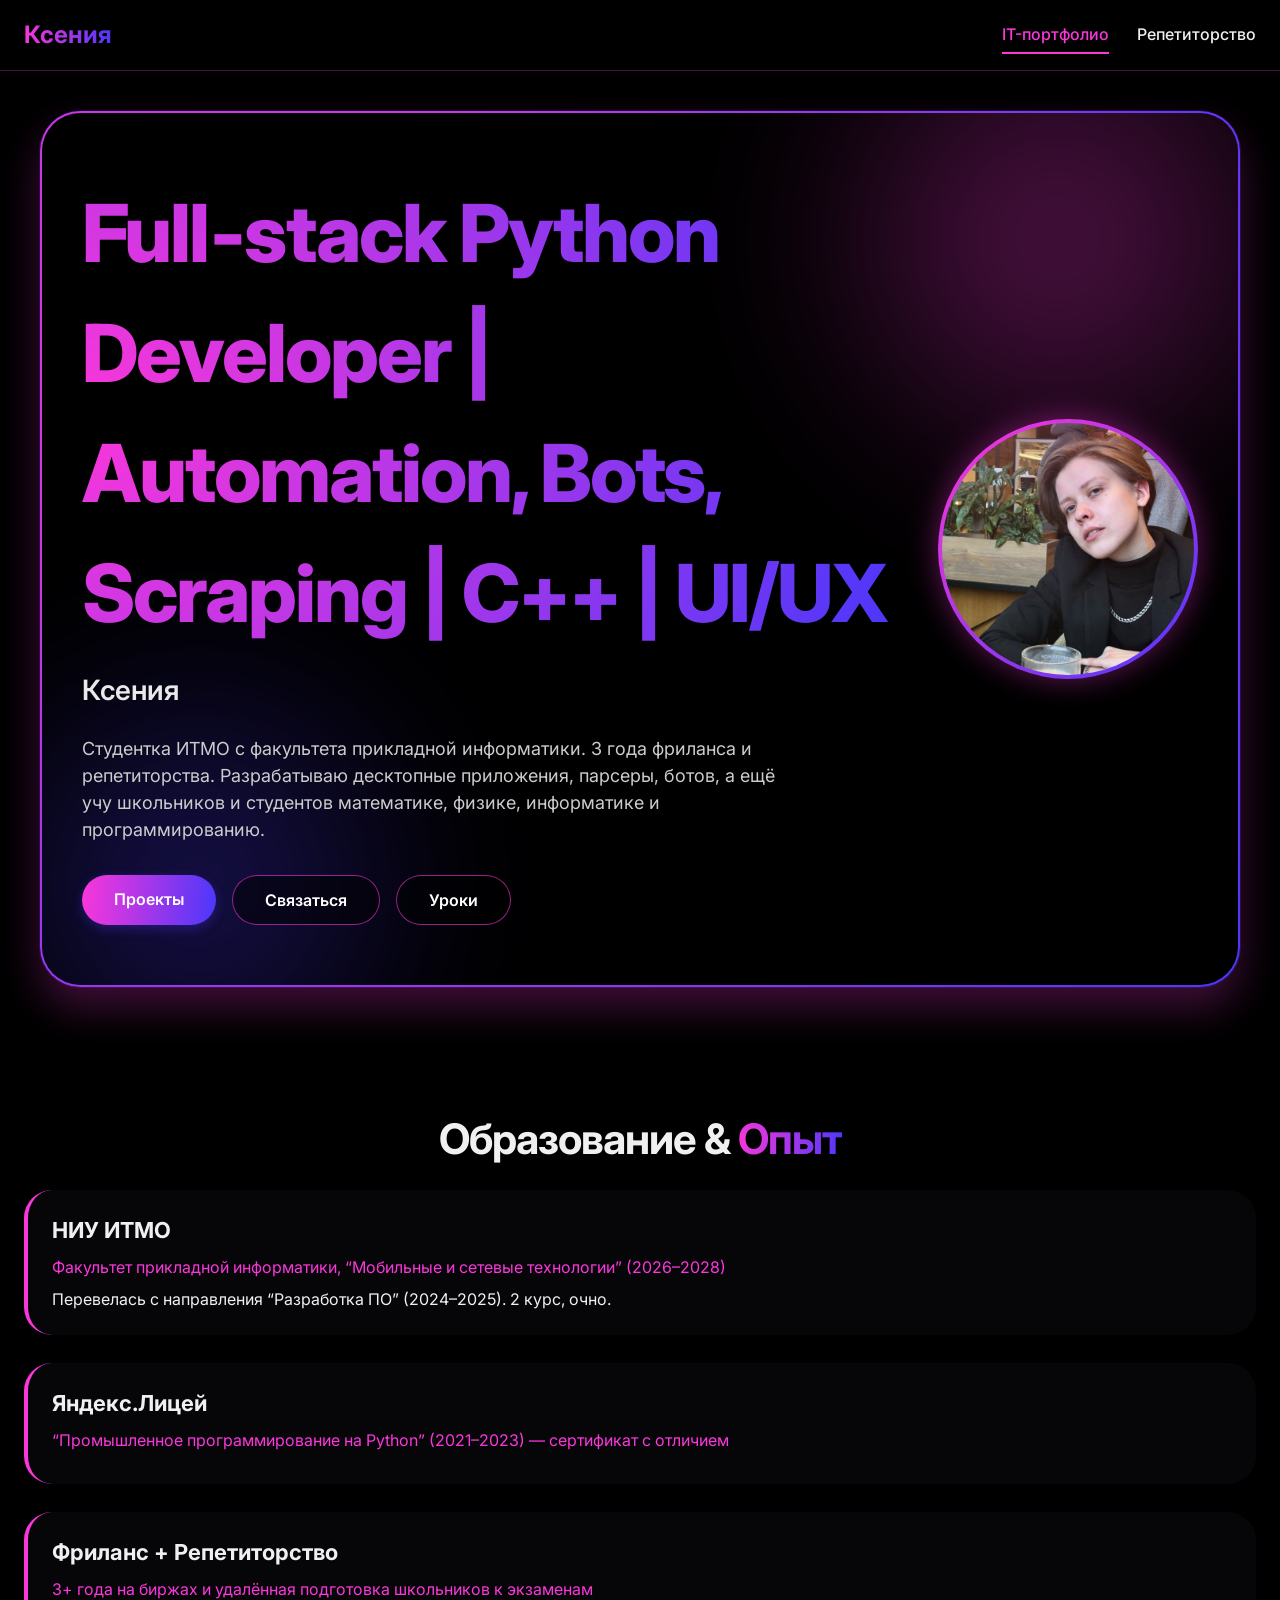
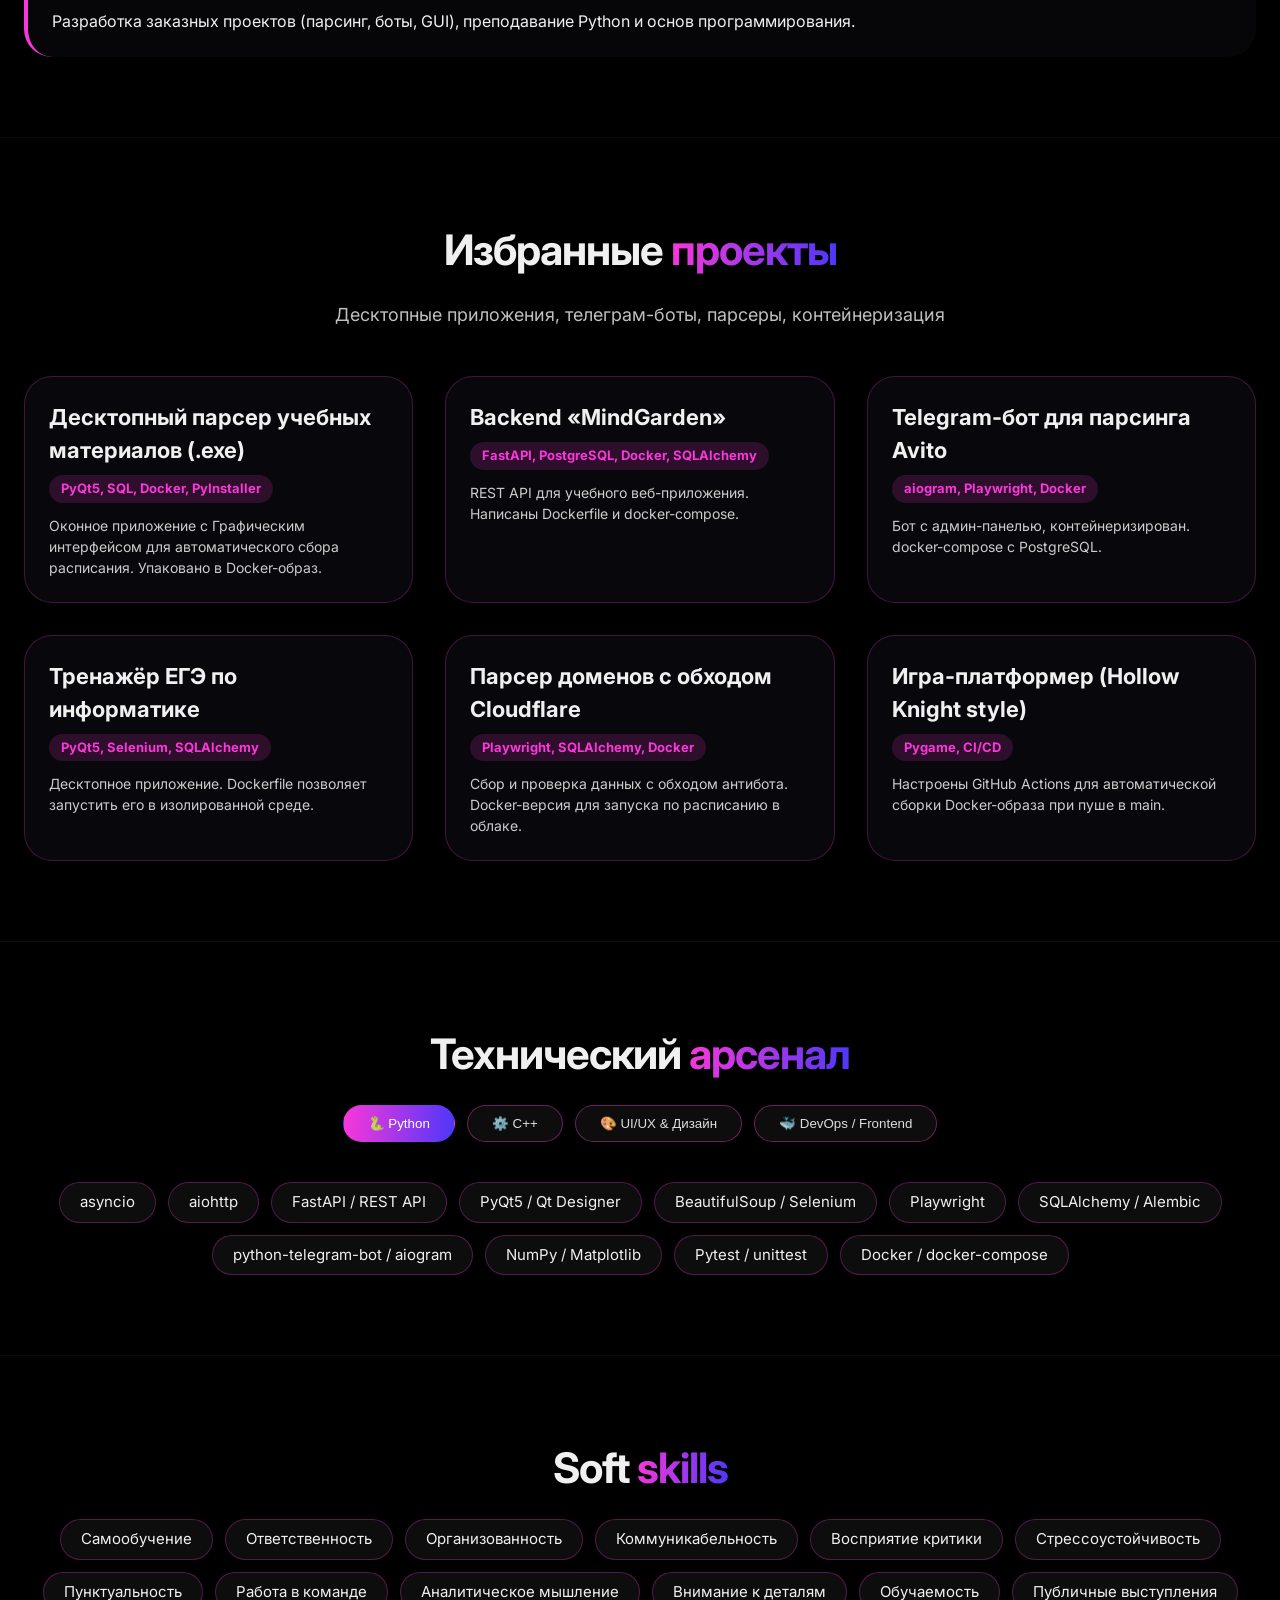
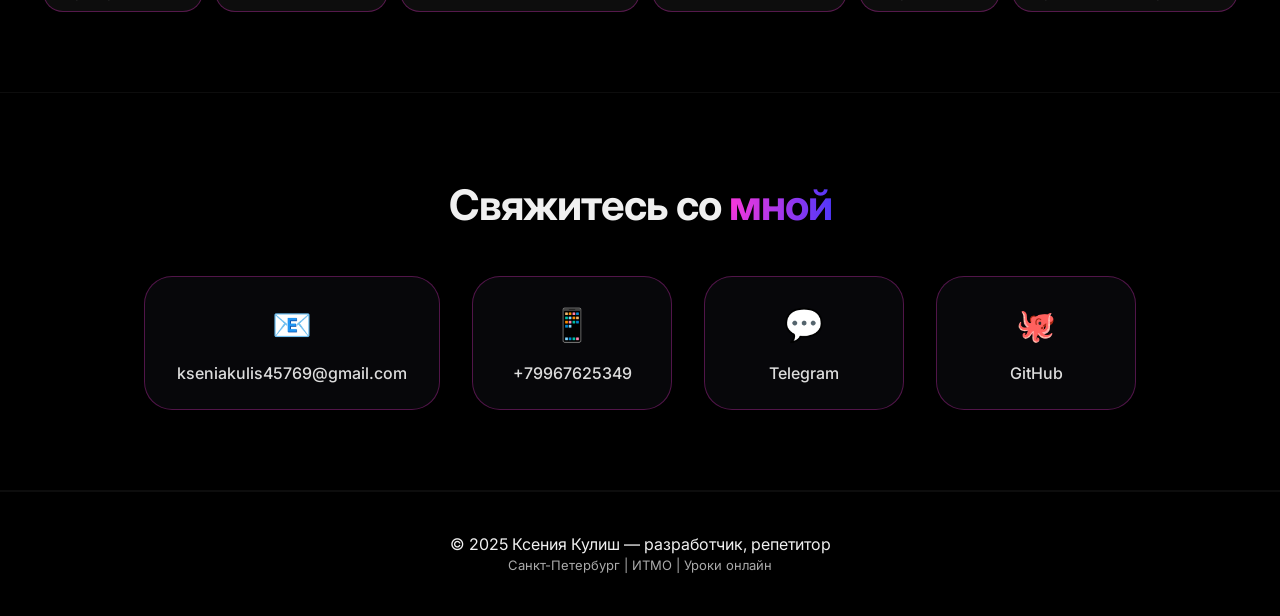
==== commit fe59fd27: "small cnahges" ====
--- a/index.html
+++ b/index.html
@@ -3,7 +3,7 @@
 <head>
     <meta charset="UTF-8">
     <meta name="viewport" content="width=device-width, initial-scale=1.0, viewport-fit=cover">
-    <title>Ксения Кулиш | Разработчик · Репетитор</title>
+    <title>Fullstack Python Developer | Automation, Bots, Scraping | C++ | UI/UX</title>
     <link rel="stylesheet" href="style.css">
     <script defer src="script.js"></script>
 </head>
@@ -11,7 +11,7 @@
 
 <header class="site-header">
     <div class="container header-container">
-        <div class="logo"><a href="index.html">Ксения Кулиш</a></div>
+        <div class="logo"><a href="index.html">Ксения</a></div>
         <nav class="main-nav">
             <a href="index.html" class="nav-link">IT-портфолио</a>
             <a href="tutoring.html" class="nav-link">Репетиторство</a>
@@ -23,10 +23,10 @@
     <div class="cover">
         <div class="hero-wrapper">
             <div class="hero-content">
-                <h1>Ксения Кулиш</h1>
-                <div class="hero-tagline" id="hero-tagline">C++ / Python Developer · UI/UX · Репетитор</div>
+                <h1>Full‑stack Python Developer | Automation, Bots, Scraping | C++ | UI/UX</h1>
+                <div class="hero-tagline" id="hero-tagline">Ксения</div>
                 <div class="hero-desc" id="hero-desc">
-                    Студентка ИТМО (2 курс). 3 года фриланса и репетиторства. Разрабатываю десктопные приложения, парсеры, ботов, а ещё учу школьников и студентов математике, физике, информатике и программированию.
+                    Студентка ИТМО с факультета прикладной информатики. 3 года фриланса и репетиторства. Разрабатываю десктопные приложения, парсеры, ботов, а ещё учу школьников и студентов математике, физике, информатике и программированию.
                 </div>
                 <div class="btn-group">
                     <a href="#projects" class="btn btn-primary">Проекты</a>
--- a/style.css
+++ b/style.css
@@ -580,3 +580,112 @@
     padding: 14px 42px;
     font-size: 18px;
 }
+
+/* ========== КАРУСЕЛЬ ОТЗЫВОВ ========== */
+.carousel-container {
+    position: relative;
+    margin: 40px 0;
+    overflow: hidden;
+}
+
+.carousel-wrapper {
+    overflow-x: auto;
+    scroll-behavior: smooth;
+    scrollbar-width: none; /* Firefox */
+    -ms-overflow-style: none; /* IE/Edge */
+}
+.carousel-wrapper::-webkit-scrollbar {
+    display: none; /* Chrome/Safari */
+}
+
+.carousel-track {
+    display: flex;
+    gap: 30px;
+    transition: transform 0.3s ease;
+}
+
+.review-card {
+    flex: 0 0 calc(33.333% - 20px);
+    min-width: 280px;
+    background: rgba(10, 10, 15, 0.8);
+    backdrop-filter: blur(2px);
+    border-radius: 28px;
+    padding: 24px;
+    border: 1px solid rgba(250, 55, 218, 0.3);
+    transition: transform 0.2s;
+}
+.review-card:hover {
+    transform: translateY(-5px);
+    border-color: #FA37DA;
+}
+
+.carousel-btn {
+    position: absolute;
+    top: 50%;
+    transform: translateY(-50%);
+    background: rgba(0,0,0,0.7);
+    border: 1px solid rgba(250,55,218,0.6);
+    color: white;
+    font-size: 32px;
+    width: 44px;
+    height: 44px;
+    border-radius: 50%;
+    cursor: pointer;
+    backdrop-filter: blur(4px);
+    z-index: 2;
+    transition: 0.2s;
+}
+.carousel-btn:hover {
+    background: linear-gradient(95deg, #FA37DA, #4C37FA);
+    border-color: transparent;
+}
+.prev {
+    left: 10px;
+}
+.next {
+    right: 10px;
+}
+
+.carousel-dots {
+    display: flex;
+    justify-content: center;
+    gap: 12px;
+    margin-top: 24px;
+}
+.dot {
+    width: 10px;
+    height: 10px;
+    border-radius: 50%;
+    background: rgba(255,255,255,0.3);
+    cursor: pointer;
+    transition: 0.2s;
+}
+.dot.active {
+    background: #FA37DA;
+    width: 24px;
+    border-radius: 12px;
+}
+
+@media (max-width: 900px) {
+    .review-card {
+        flex: 0 0 calc(50% - 15px);
+    }
+}
+@media (max-width: 600px) {
+    .review-card {
+        flex: 0 0 100%;
+    }
+}
+
+.swiper {
+    padding: 20px 0 50px;
+}
+.review-card {
+    height: auto;
+}
+.swiper-button-prev, .swiper-button-next {
+    color: #FA37DA;
+}
+.swiper-pagination-bullet-active {
+    background: #FA37DA;
+}
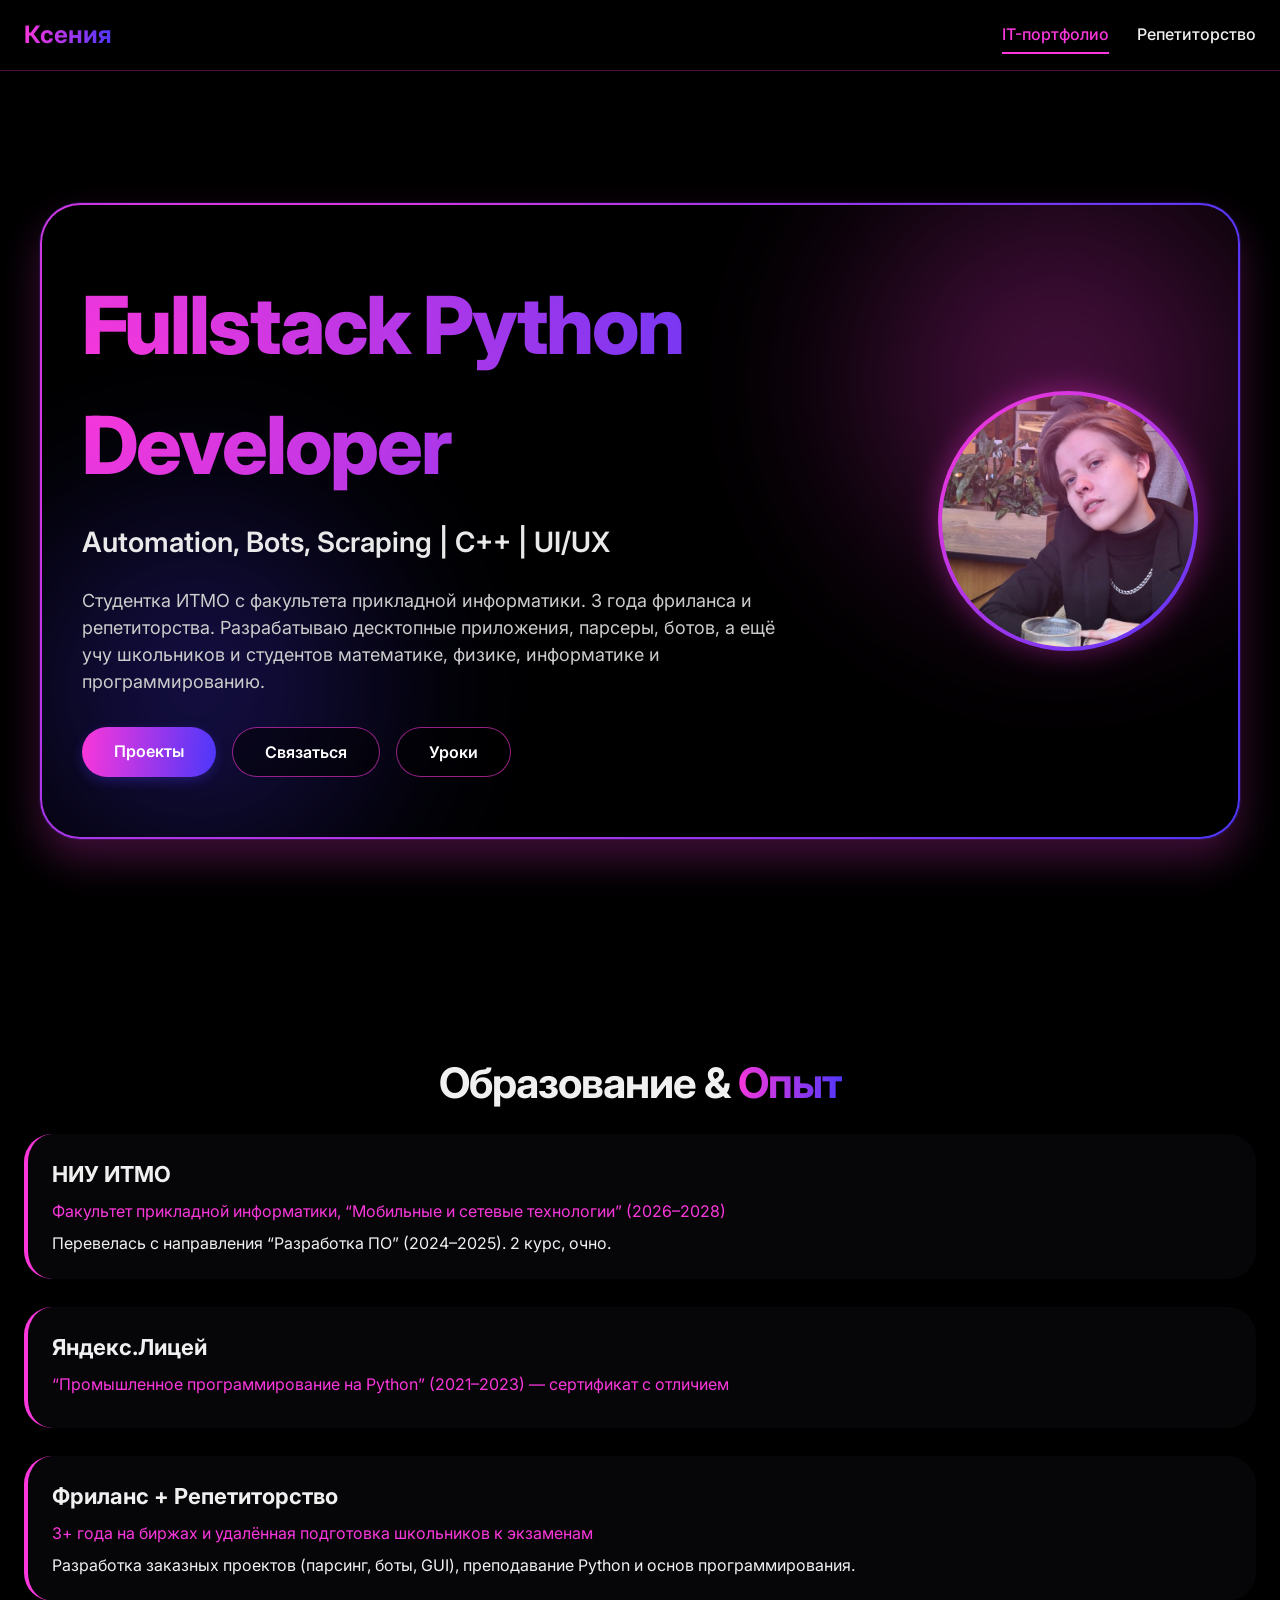
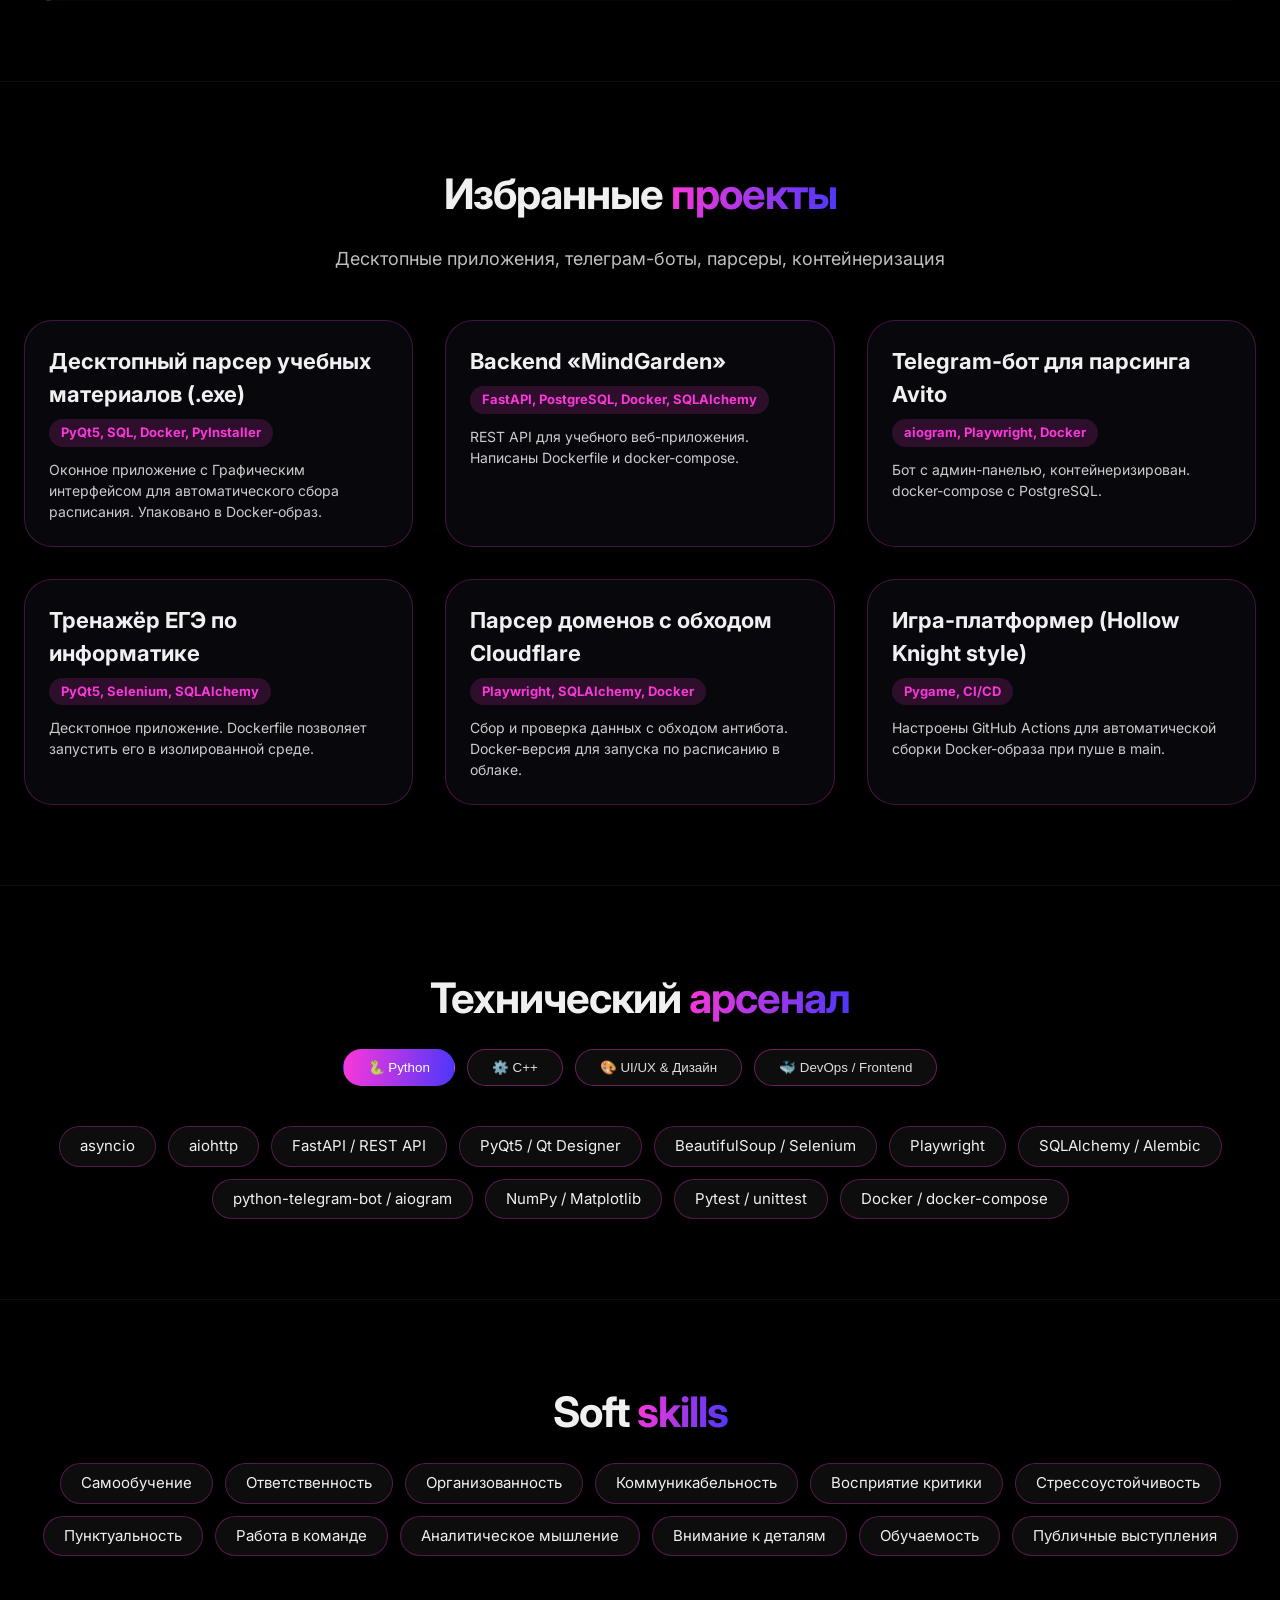
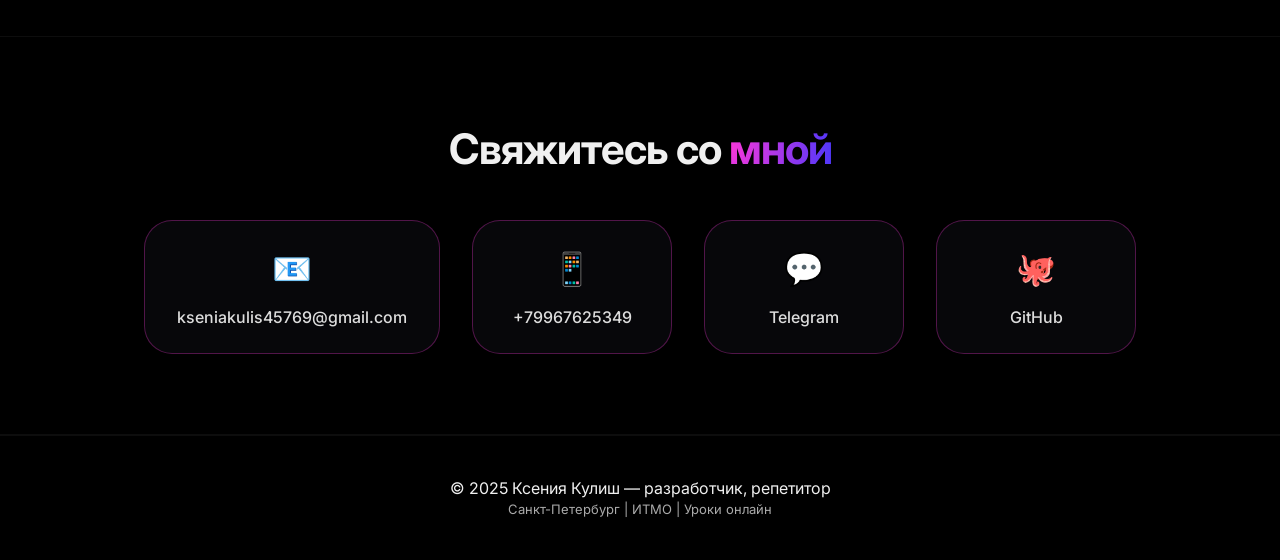
==== commit d1c95e92: "corrected main page" ====
--- a/index.html
+++ b/index.html
@@ -23,8 +23,8 @@
     <div class="cover">
         <div class="hero-wrapper">
             <div class="hero-content">
-                <h1>Full‑stack Python Developer | Automation, Bots, Scraping | C++ | UI/UX</h1>
-                <div class="hero-tagline" id="hero-tagline">Ксения</div>
+                <h1>Fullstack Python Developer</h1>
+                <div class="hero-tagline" id="hero-tagline">Automation, Bots, Scraping | C++ | UI/UX</div>
                 <div class="hero-desc" id="hero-desc">
                     Студентка ИТМО с факультета прикладной информатики. 3 года фриланса и репетиторства. Разрабатываю десктопные приложения, парсеры, ботов, а ещё учу школьников и студентов математике, физике, информатике и программированию.
                 </div>
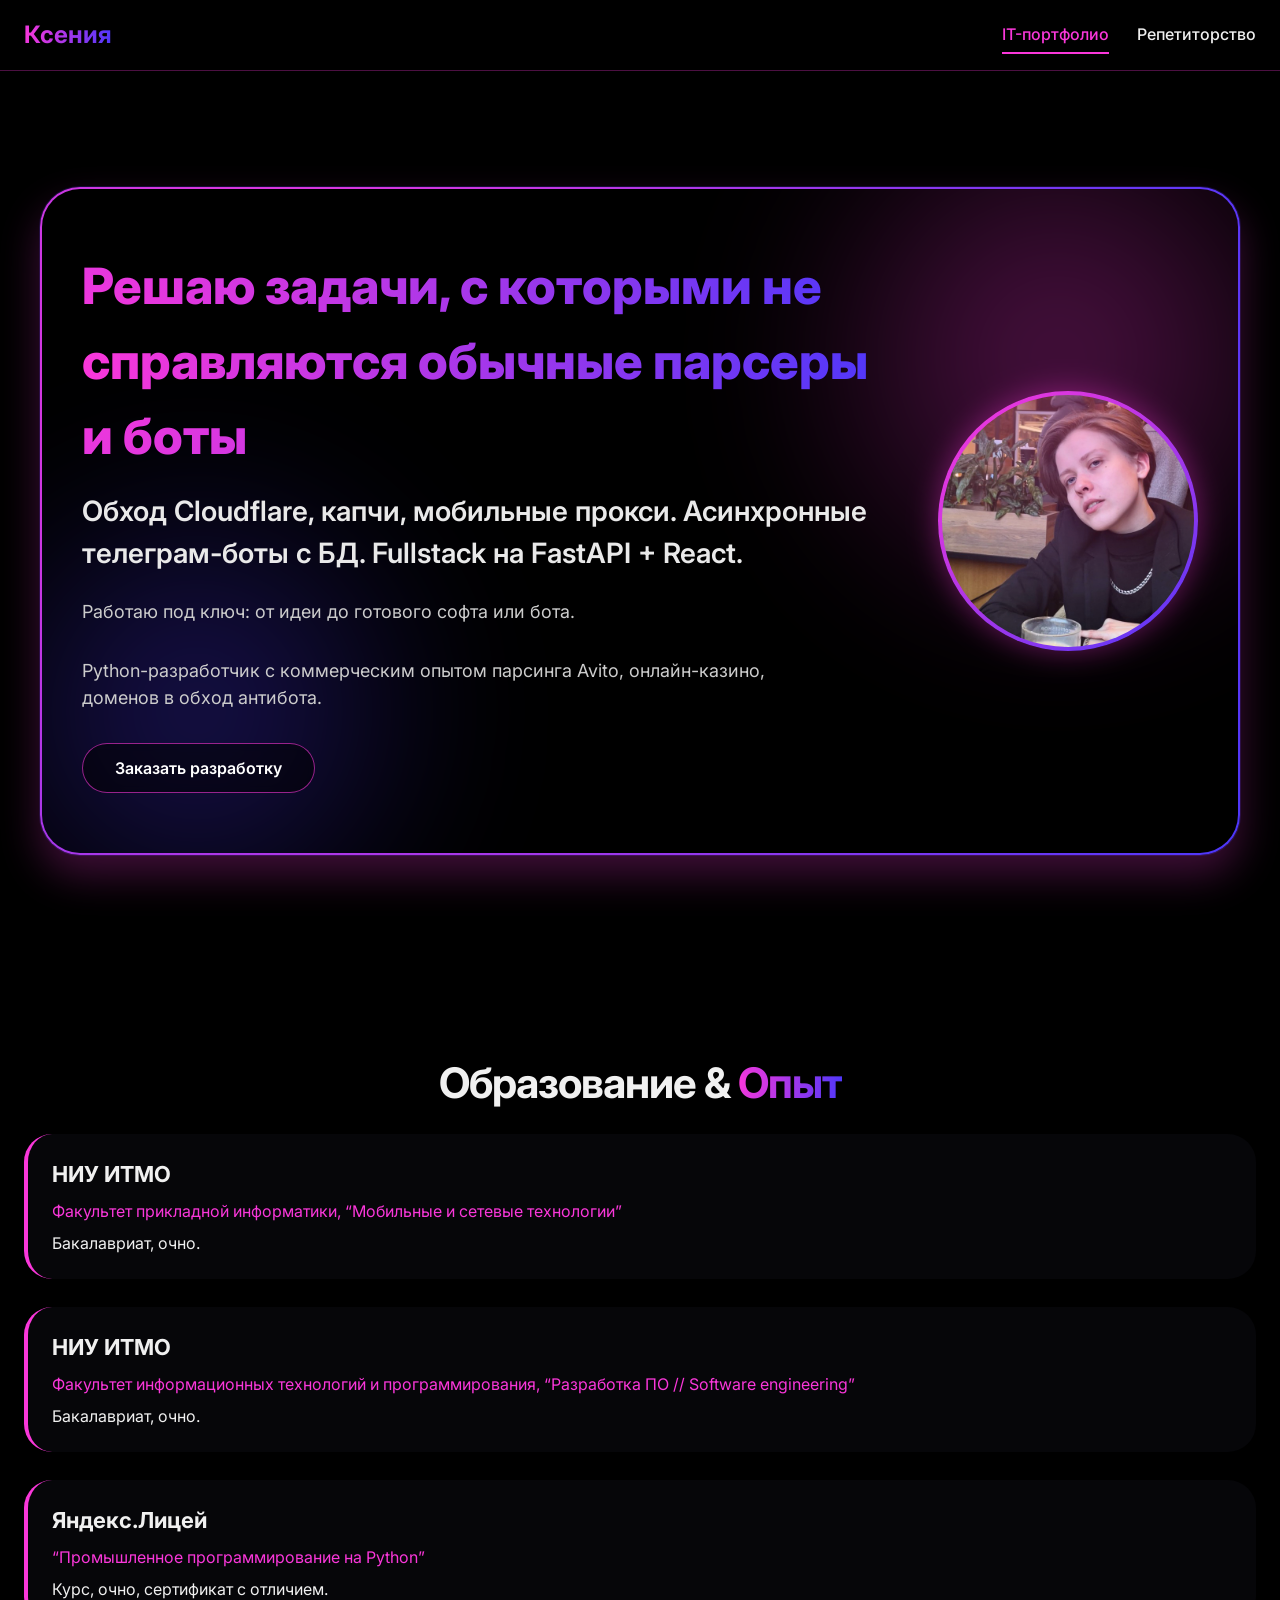
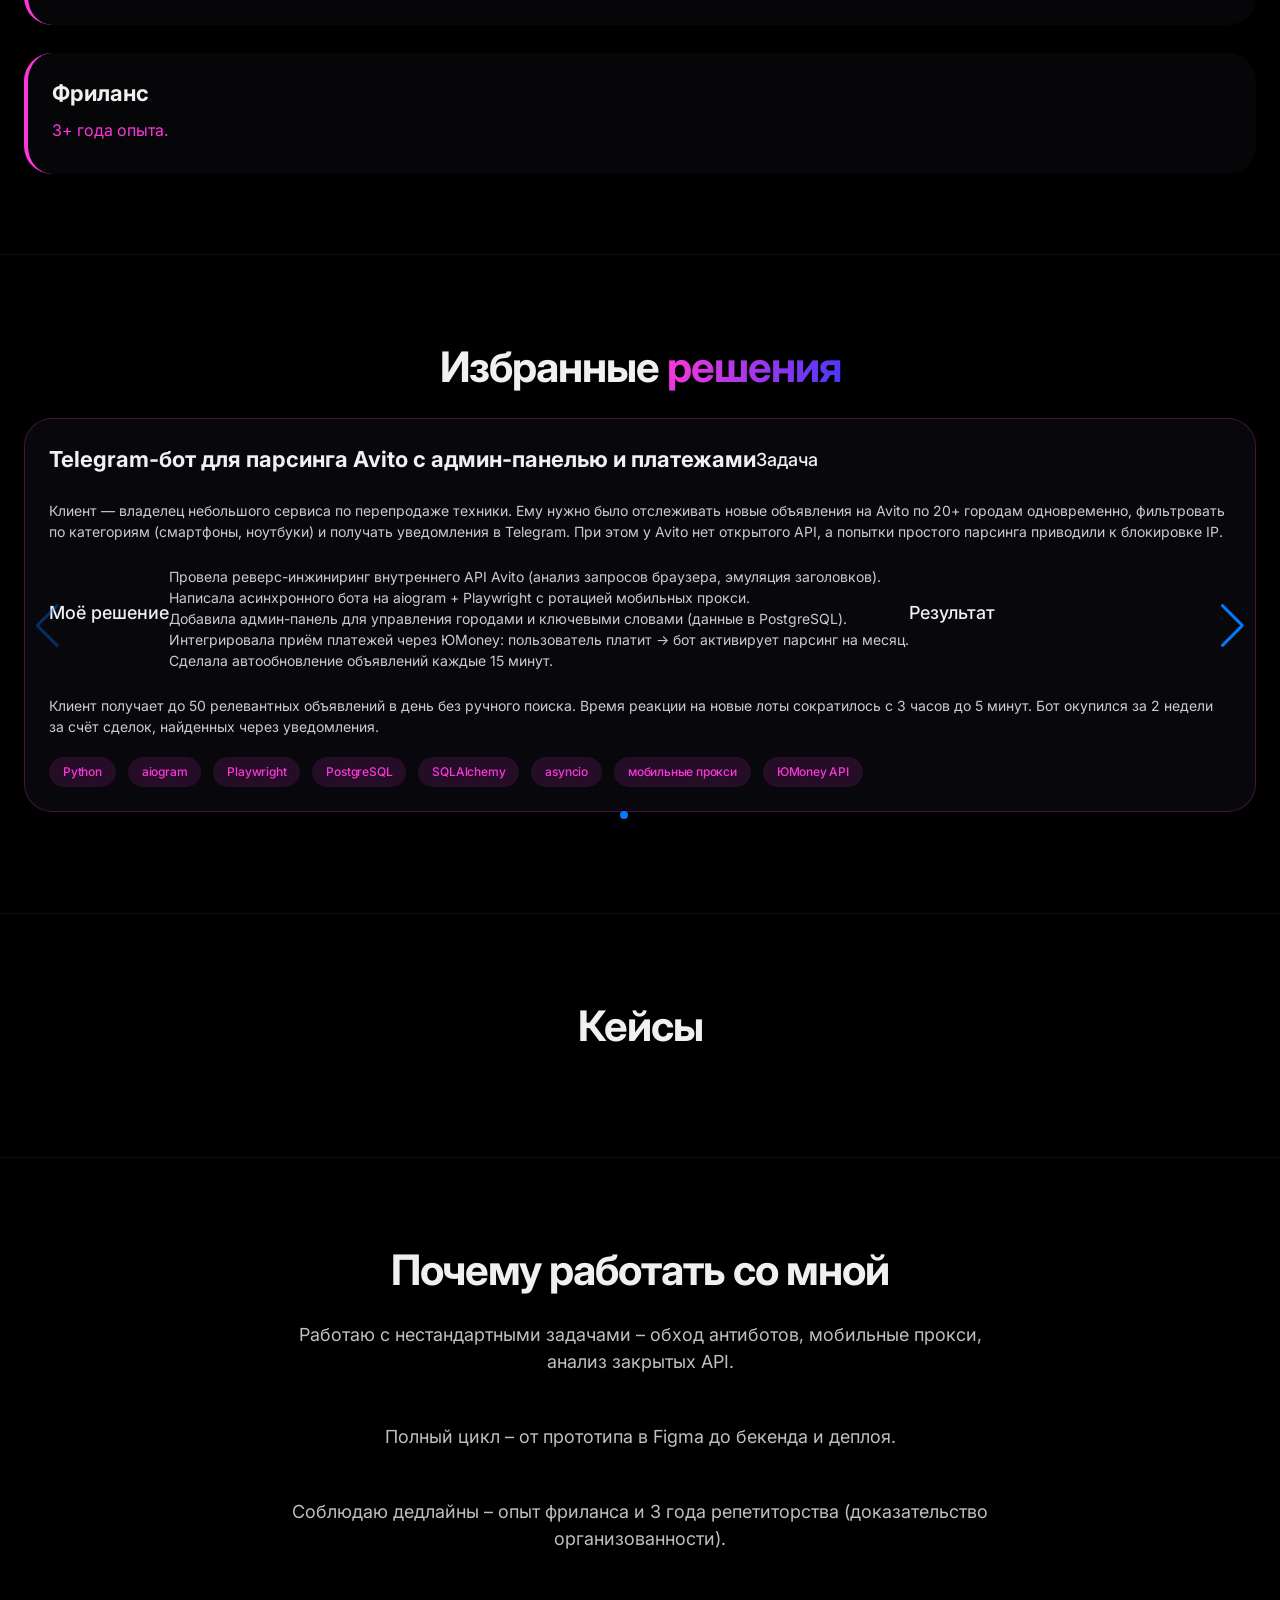
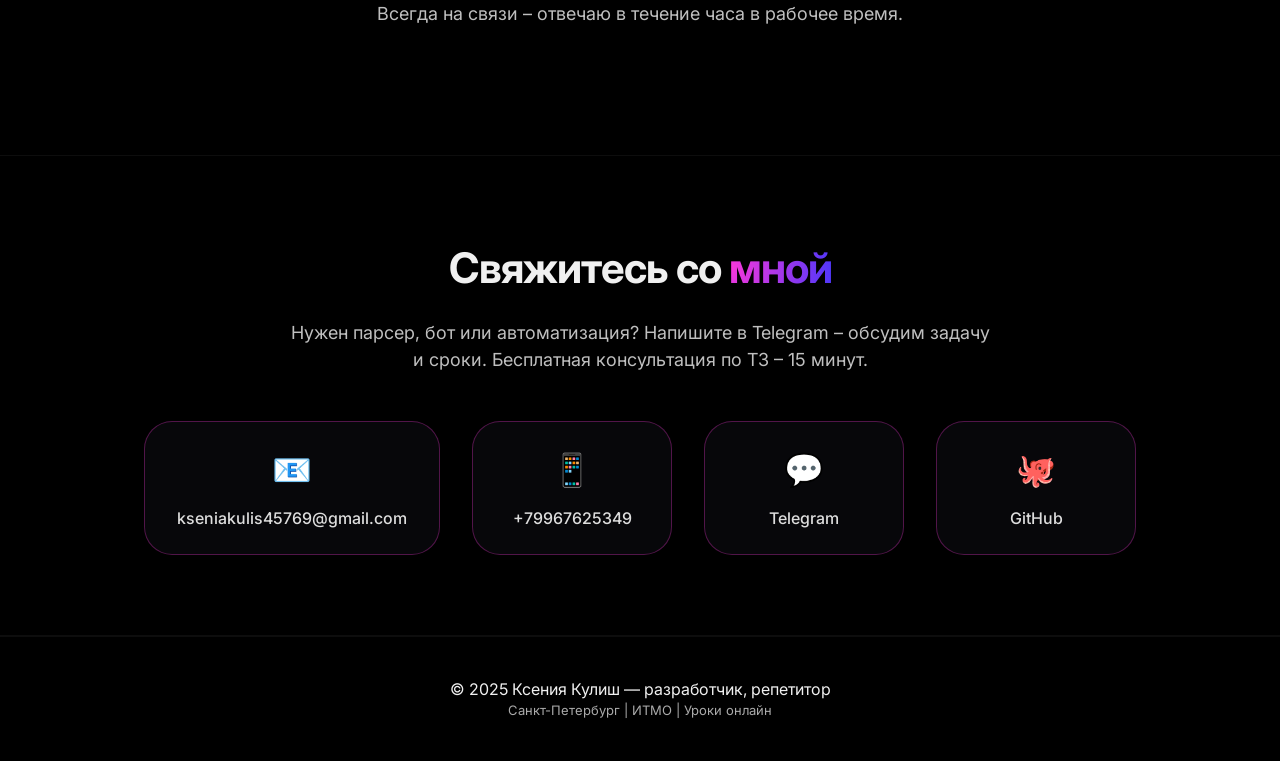
==== commit 5086accd: "v0.2" ====
--- a/index.html
+++ b/index.html
@@ -3,8 +3,10 @@
 <head>
     <meta charset="UTF-8">
     <meta name="viewport" content="width=device-width, initial-scale=1.0, viewport-fit=cover">
-    <title>Fullstack Python Developer | Automation, Bots, Scraping | C++ | UI/UX</title>
+    <title>Fullstack Developer</title>
     <link rel="stylesheet" href="style.css">
+    <link rel="stylesheet" href="https://cdn.jsdelivr.net/npm/swiper@11/swiper-bundle.min.css" />
+    <script src="https://cdn.jsdelivr.net/npm/swiper@11/swiper-bundle.min.js"></script>
     <script defer src="script.js"></script>
 </head>
 <body>
@@ -23,15 +25,14 @@
     <div class="cover">
         <div class="hero-wrapper">
             <div class="hero-content">
-                <h1>Fullstack Python Developer</h1>
-                <div class="hero-tagline" id="hero-tagline">Automation, Bots, Scraping | C++ | UI/UX</div>
-                <div class="hero-desc" id="hero-desc">
-                    Студентка ИТМО с факультета прикладной информатики. 3 года фриланса и репетиторства. Разрабатываю десктопные приложения, парсеры, ботов, а ещё учу школьников и студентов математике, физике, информатике и программированию.
+                <h1>Решаю задачи, с которыми не справляются обычные парсеры и боты</h1>
+                <div class="hero-tagline" id="hero-tagline">Обход Cloudflare, капчи, мобильные прокси. Асинхронные телеграм-боты с БД. Fullstack на FastAPI + React.</div>
+                <div class="hero-desc" id="hero-desc-1">Работаю под ключ: от идеи до готового софта или бота.</div>
+                <div class="hero-desc" id="hero-desc-2">
+                    Python-разработчик с коммерческим опытом парсинга Avito, онлайн-казино, доменов в обход антибота.
                 </div>
                 <div class="btn-group">
-                    <a href="#projects" class="btn btn-primary">Проекты</a>
-                    <a href="#contact" class="btn btn-outline">Связаться</a>
-                    <a href="tutoring.html" class="btn btn-outline">Уроки</a>
+                    <a href="#contact" class="btn btn-outline">Заказать разработку</a>
                 </div>
             </div>
             <div class="hero-photo">
@@ -55,14 +56,31 @@
     <!-- Секция проектов -->
     <section id="projects-section">
         <div class="container">
-            <div class="section-title">Избранные <span class="glow-text">проекты</span></div>
-            <div class="section-sub">Десктопные приложения, телеграм-боты, парсеры, контейнеризация</div>
-            <div class="projects-grid" id="projects-grid"></div>
+            <div class="section-title">Избранные <span class="glow-text">решения</span></div>
+            <div class="swiper mySwiper">
+                <div class="swiper-wrapper" id="cases-swiper-wrapper"></div>
+                <div class="swiper-pagination"></div>
+                <div class="swiper-button-prev"></div>
+                <div class="swiper-button-next"></div>
+            </div>
+        </div>
+    </section>
+
+    <!-- Секция кейсов -->
+    <section id="cases-section">
+        <div class="container">
+            <div class="section-title">Кейсы</div>
+            <div class="swiper mySwiper">
+                <div class="swiper-wrapper" id="cases-swiper-wrapper"></div>
+                <div class="swiper-pagination"></div>
+                <div class="swiper-button-prev"></div>
+                <div class="swiper-button-next"></div>
+            </div>
         </div>
     </section>
 
     <!-- Секция навыков (табы) -->
-    <section>
+    <!-- <section>
         <div class="container">
             <div class="section-title">Технический <span class="glow-text">арсенал</span></div>
             <div class="skills-tabs">
@@ -76,15 +94,24 @@
             <div id="design" class="skills-content"></div>
             <div id="devops" class="skills-content"></div>
         </div>
-    </section>
+    </section> -->
 
     <!-- Soft skills (оставим статическими, но можно тоже вынести в JSON) -->
-    <section>
+    <!-- <section>
         <div class="container">
             <div class="section-title">Soft <span class="glow-text">skills</span></div>
             <div class="skills-list" id="soft-skills-list" style="justify-content: center;">
-                <!-- Заполнится из JSON -->
             </div>
+        </div>
+    </section> -->
+
+    <section id="why-me">
+        <div class="container">
+            <div class="section-title">Почему работать со мной</div>
+            <div class="section-sub">Работаю с нестандартными задачами – обход антиботов, мобильные прокси, анализ закрытых API.</div>
+            <div class="section-sub">Полный цикл – от прототипа в Figma до бекенда и деплоя.</div>
+            <div class="section-sub">Соблюдаю дедлайны – опыт фриланса и 3 года репетиторства (доказательство организованности).</div>
+            <div class="section-sub">Всегда на связи – отвечаю в течение часа в рабочее время.</div>
         </div>
     </section>
 
@@ -92,6 +119,9 @@
     <section id="contact">
         <div class="container">
             <div class="section-title">Свяжитесь со <span class="glow-text">мной</span></div>
+            <div class="section-sub">Нужен парсер, бот или автоматизация?
+Напишите в Telegram – обсудим задачу и сроки.
+Бесплатная консультация по ТЗ – 15 минут.</div>
             <div class="contacts-grid" id="contacts-grid"></div>
         </div>
     </section>
--- a/style.css
+++ b/style.css
@@ -139,9 +139,9 @@
 }
 
 .hero h1 {
-    font-size: clamp(48px, 10vw, 80px);
+    font-size: clamp(30px, 5vw, 50px);
     font-weight: 800;
-    letter-spacing: -2px;
+    letter-spacing: 0px;
     background: radial-gradient(circle at 0% 50%, #FA37DA, #4C37FA);
     background-clip: text;
     -webkit-background-clip: text;
@@ -237,6 +237,8 @@
     padding: 24px;
     border: 1px solid rgba(250,55,218,0.25);
     transition: all 0.25s ease;
+    display: flex;
+    flex-wrap: wrap;
 }
 
 .project-card:hover {
@@ -256,19 +258,101 @@
 }
 
 .project-tech {
-    font-size: 13px;
+    font-size: 12px;
+    font-weight: 500;
     color: #FA37DA;
-    background: rgba(250,55,218,0.15);
-    padding: 4px 12px;
-    border-radius: 30px;
-    display: inline-block;
+    background: rgba(250, 55, 218, 0.12);
+    padding: 6px 14px;
+    border-radius: 40px;
+    letter-spacing: -0.2px;
+    transition: 0.2s;
+    backdrop-filter: blur(2px);
+}
+
+.project-skill-list {
+    display: flex;
+    flex-wrap: wrap;
+    gap: 12px;
+    margin-top: 8px;
 }
 
 .project-desc {
     color: #ccc;
     font-size: 14px;
     margin-top: 12px;
+    margin-bottom: 12px;
     line-height: 1.5;
+}
+
+/* кейсы */
+.case-grid {
+    display: grid;
+    grid-template-columns: repeat(auto-fill, minmax(340px, 1fr));
+    gap: 32px;
+}
+
+.case-card {
+    background: rgba(10, 10, 15, 0.8);
+    backdrop-filter: blur(2px);
+    border-radius: 28px;
+    padding: 24px;
+    border: 1px solid rgba(250,55,218,0.25);
+    transition: all 0.25s ease;
+    display: flex;
+    flex-wrap: wrap;
+}
+
+.case-card:hover {
+    transform: translateY(-6px);
+    border-color: #FA37DA;
+    box-shadow: 0 20px 30px -12px rgba(250,55,218,0.2);
+}
+
+.case-title {
+    font-size: 22px;
+    font-weight: 700;
+    margin-bottom: 12px;
+    display: flex;
+    align-items: center;
+    gap: 8px;
+    flex-wrap: wrap;
+}
+
+.case-text-block {
+    color: #ccc;
+    font-size: 14px;
+    margin-top: 12px;
+    margin-bottom: 12px;
+    line-height: 1.5;
+}
+
+.case-title-p {
+    font-size: 18px;
+    font-weight: 500;
+    margin-bottom: 12px;
+    display: flex;
+    align-items: center;
+    gap: 8px;
+    flex-wrap: wrap;
+}
+
+.case-skill-list {
+    display: flex;
+    flex-wrap: wrap;
+    gap: 12px;
+    margin-top: 8px;
+}
+
+.case-tech {
+    font-size: 12px;
+    font-weight: 500;
+    color: #FA37DA;
+    background: rgba(250, 55, 218, 0.12);
+    padding: 6px 14px;
+    border-radius: 40px;
+    letter-spacing: -0.2px;
+    transition: 0.2s;
+    backdrop-filter: blur(2px);
 }
 
 /* навыки — табы */
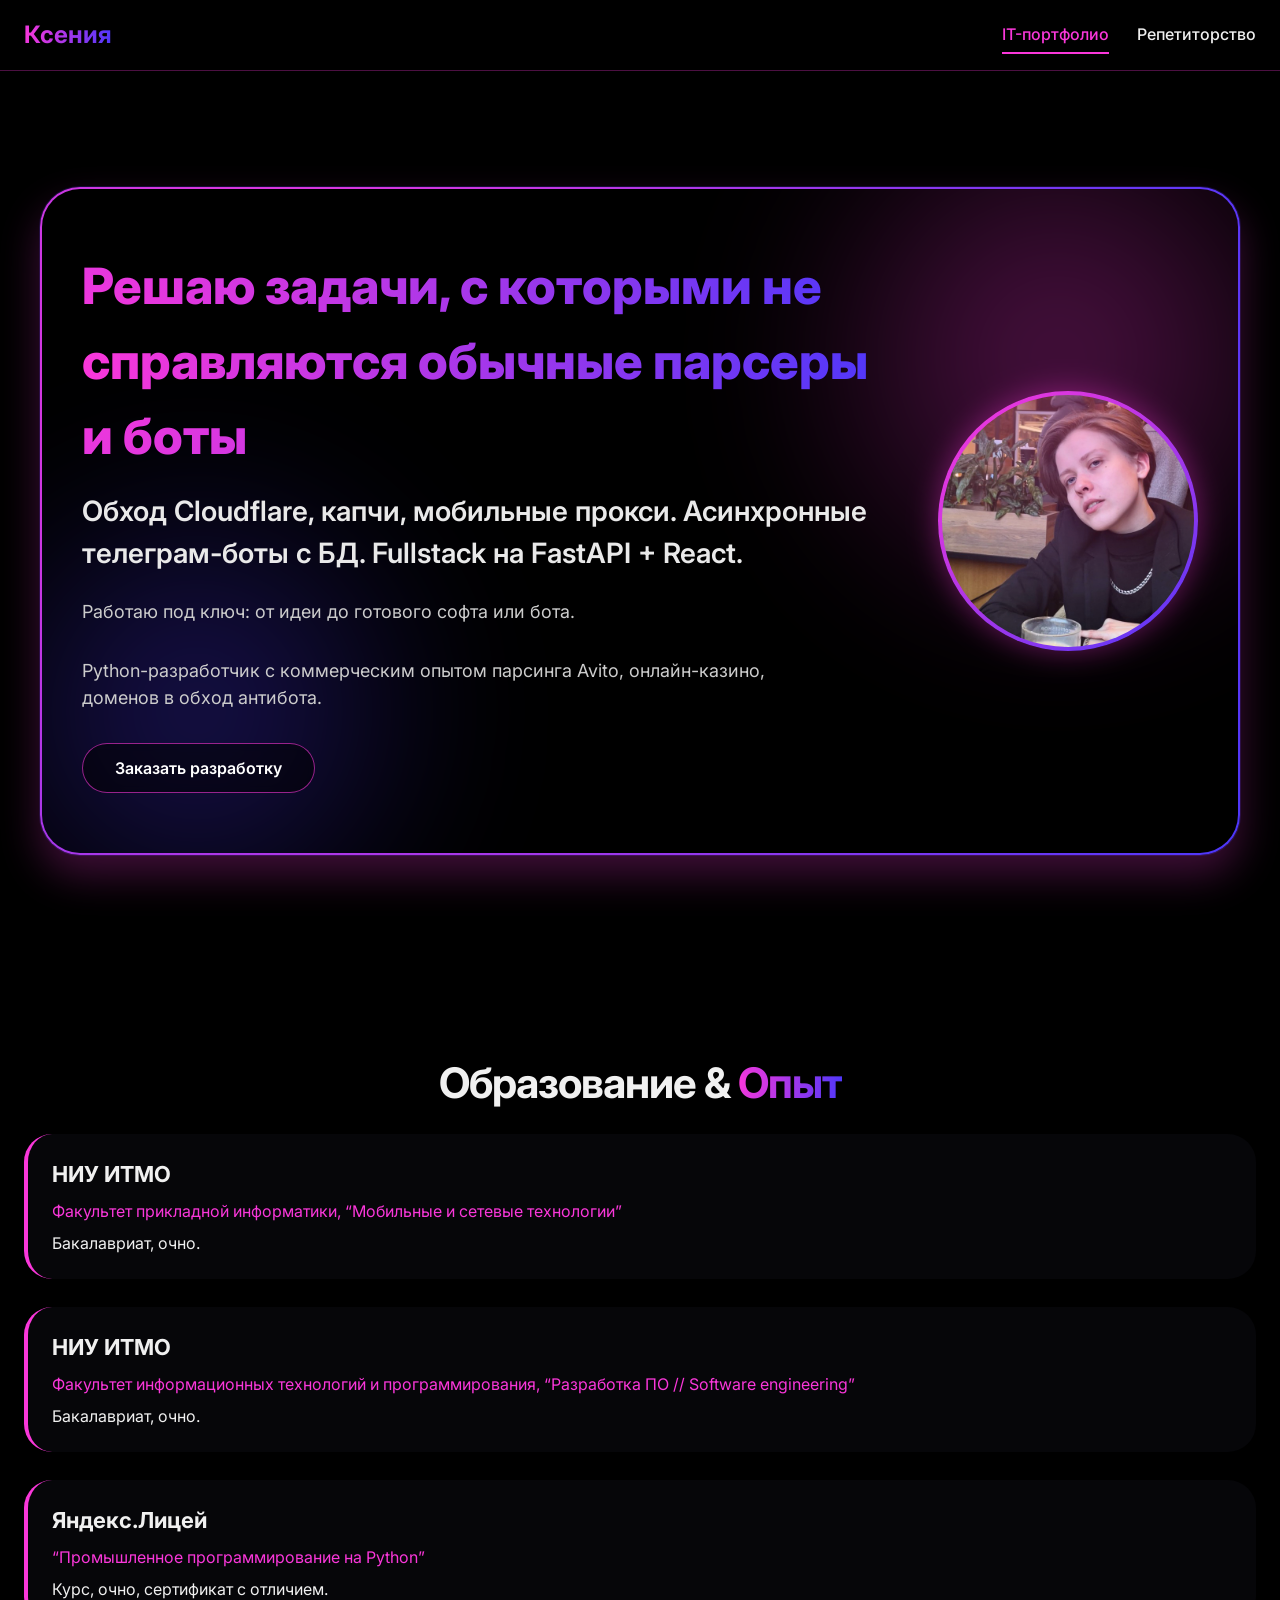
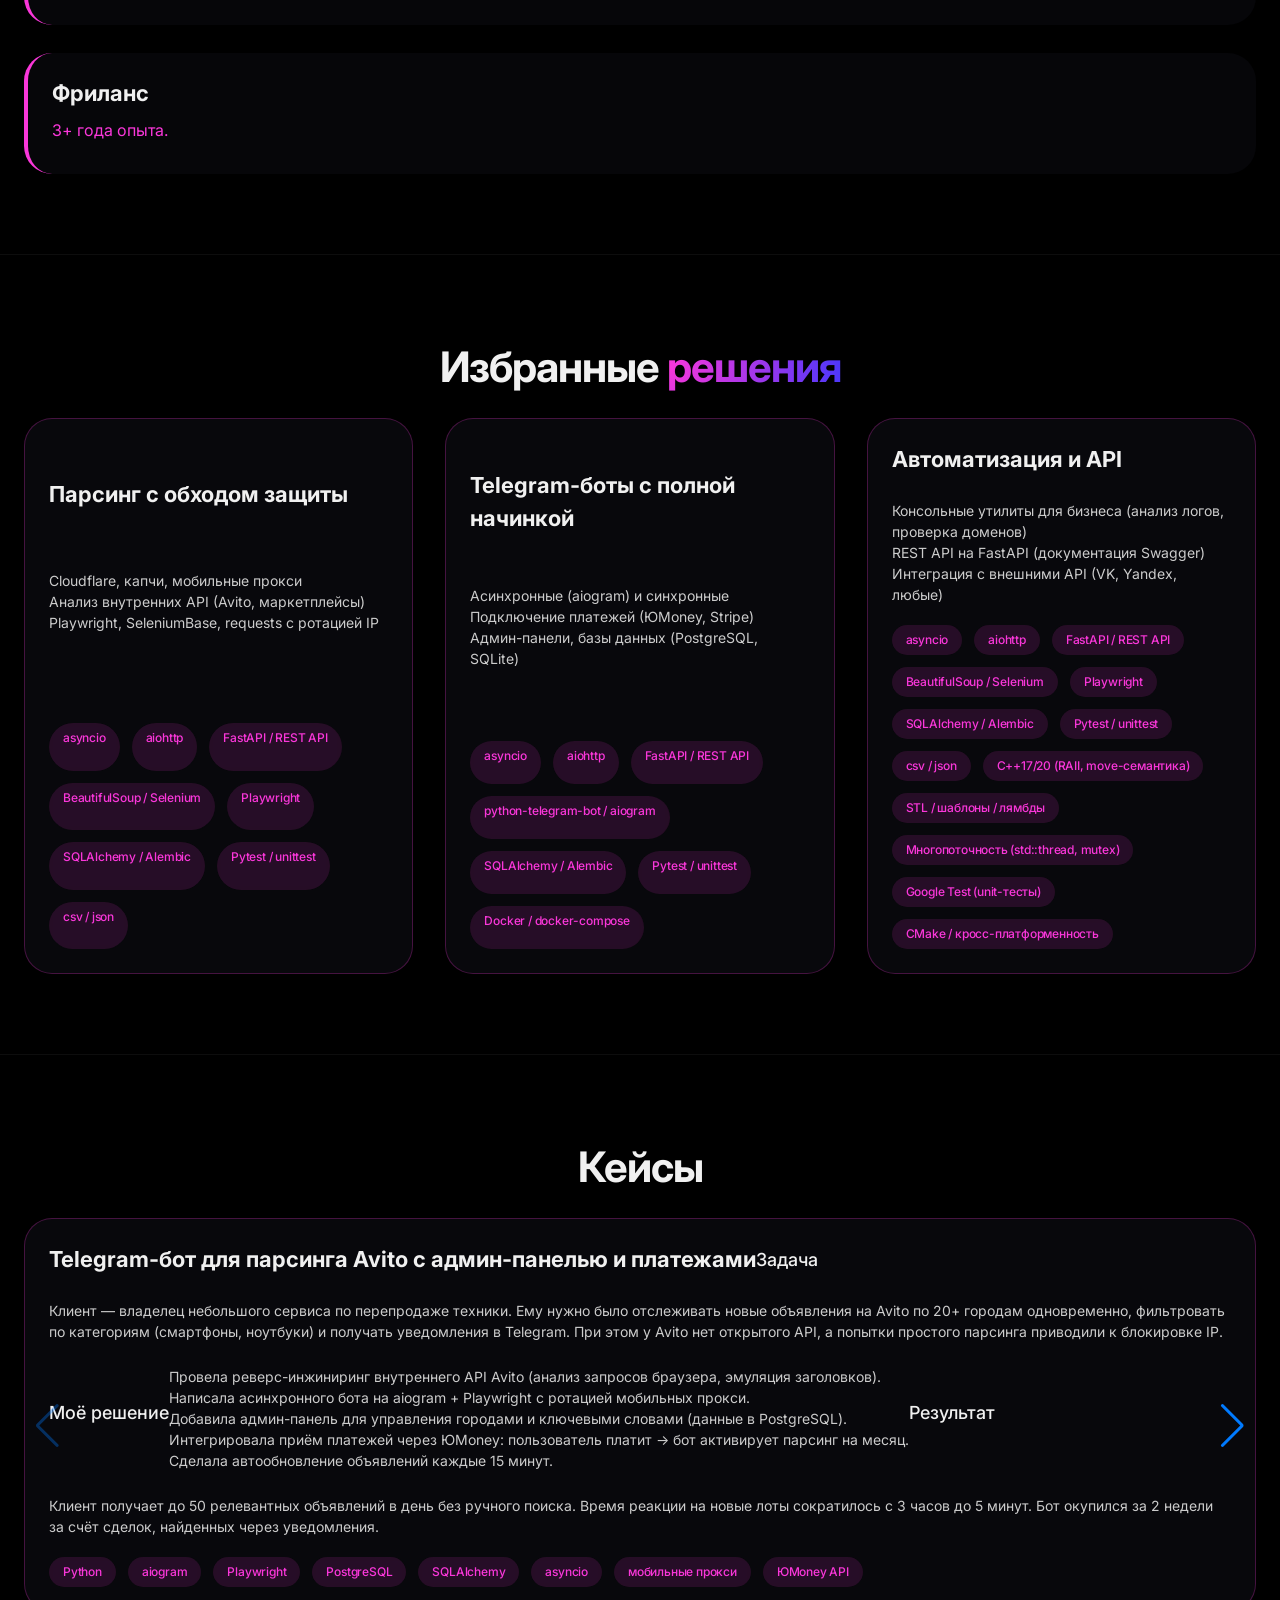
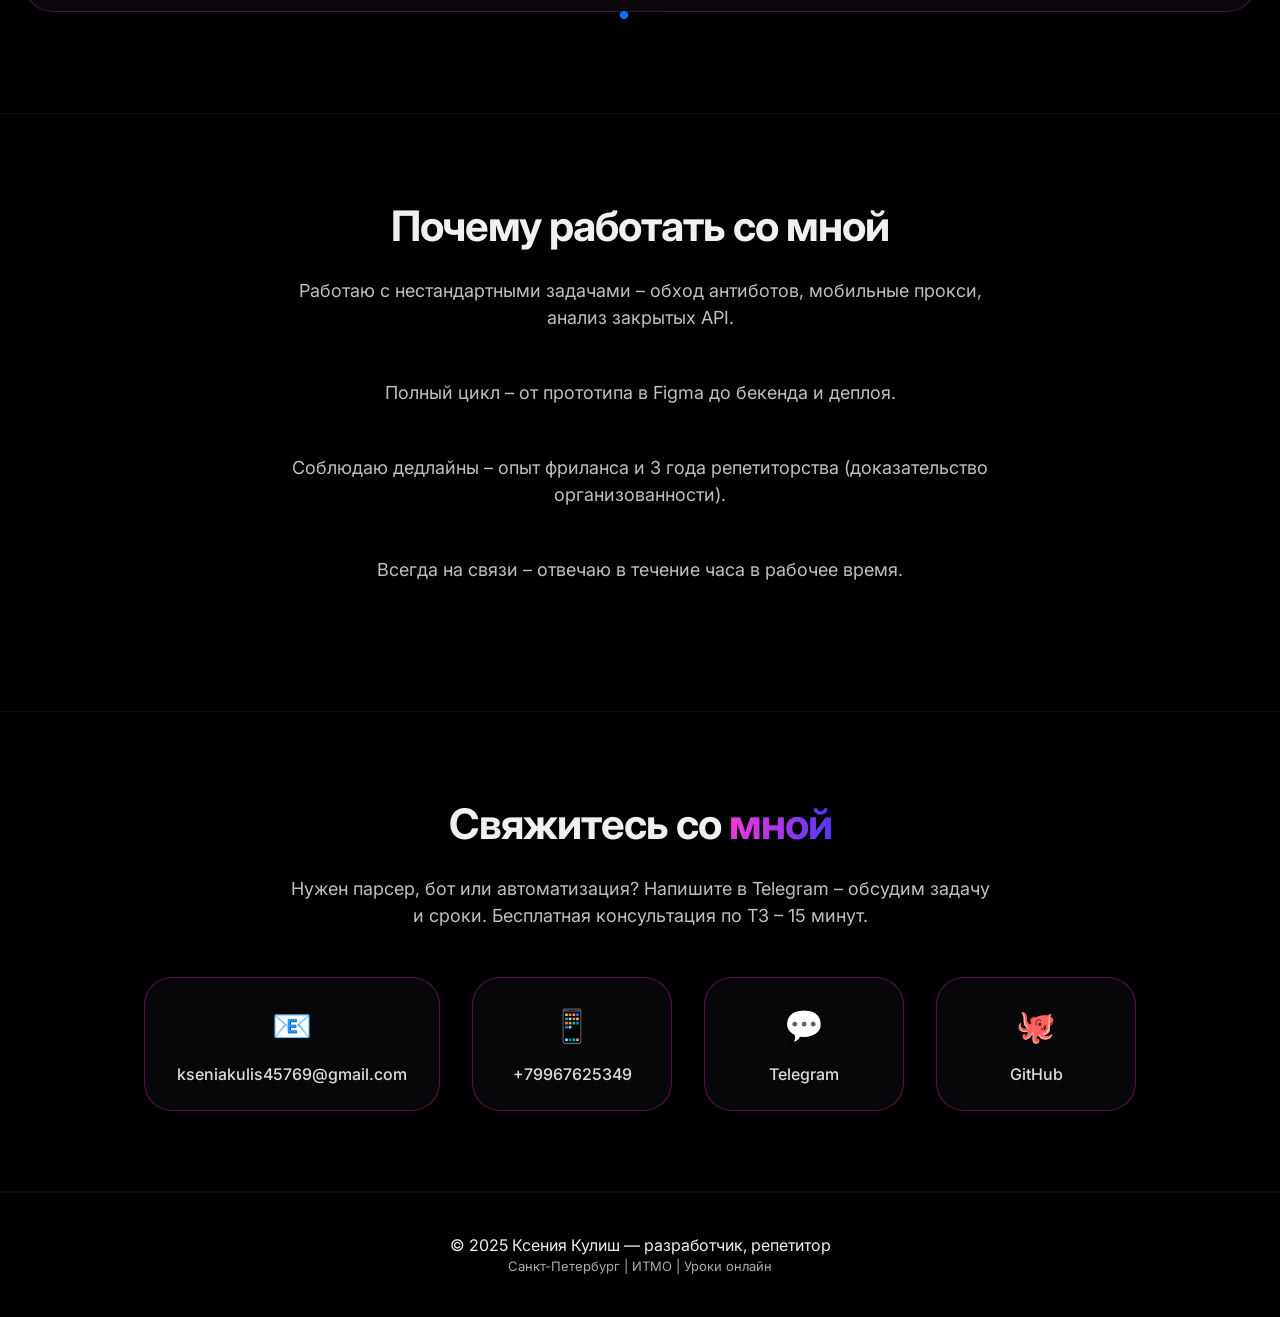
==== commit c20663e4: "small fix" ====
--- a/index.html
+++ b/index.html
@@ -57,12 +57,7 @@
     <section id="projects-section">
         <div class="container">
             <div class="section-title">Избранные <span class="glow-text">решения</span></div>
-            <div class="swiper mySwiper">
-                <div class="swiper-wrapper" id="cases-swiper-wrapper"></div>
-                <div class="swiper-pagination"></div>
-                <div class="swiper-button-prev"></div>
-                <div class="swiper-button-next"></div>
-            </div>
+            <div class="projects-grid" id="projects-grid"></div>
         </div>
     </section>
 
